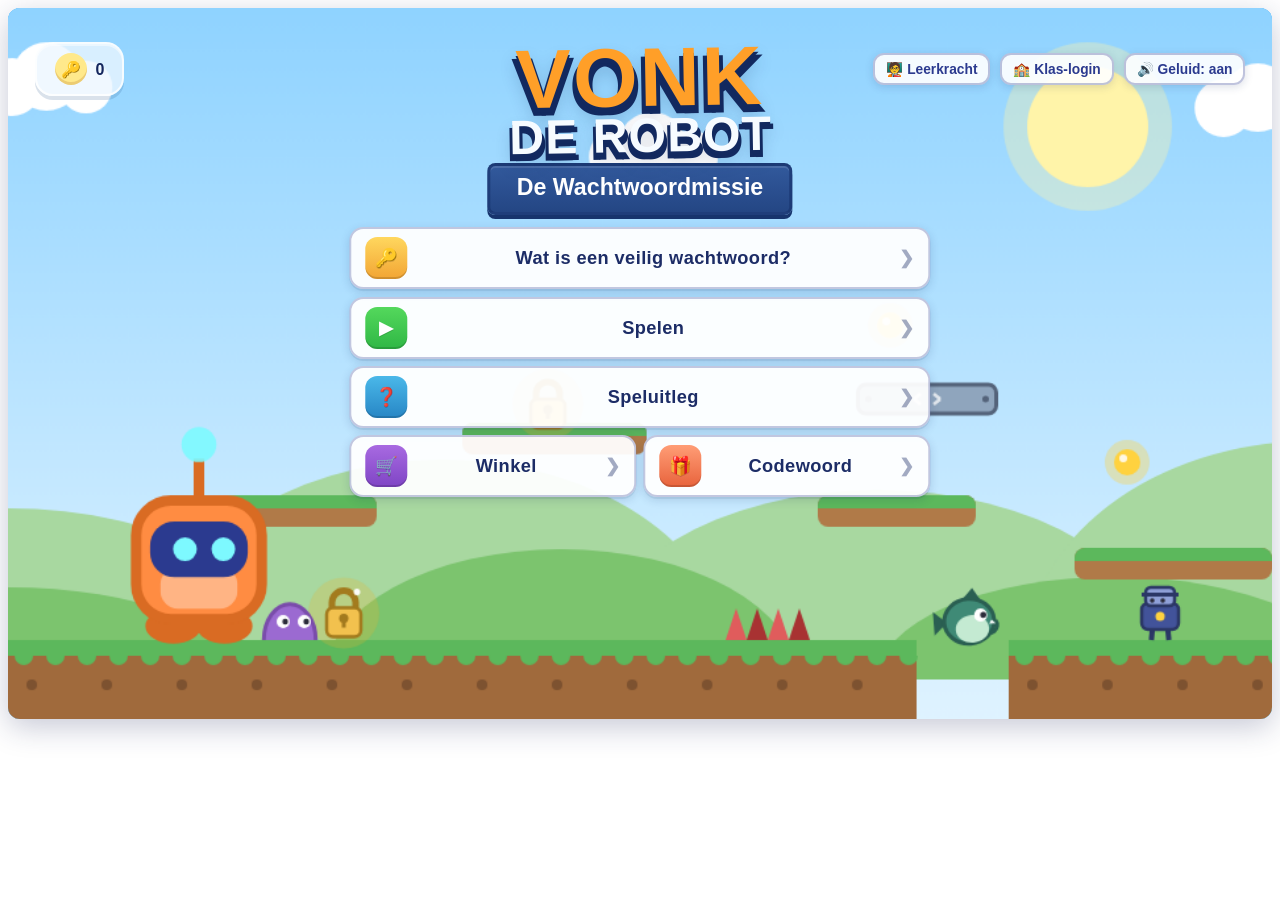
==== index.html @ 1efb366f "Add files via upload" ====
<!DOCTYPE html>
<html lang="nl">
<head>
  <meta charset="UTF-8">
  <meta name="viewport" content="width=device-width, initial-scale=1.0">
  <title>Vonk de Robot — De Wachtwoordmissie</title>
  <link rel="stylesheet" href="css/stijl.css?v=codewoord-20260709a">
</head>
<body>

  <!-- ============================================================
       VONK DE ROBOT — De Wachtwoordmissie
       Een educatieve 2D-platformgame over veilige wachtwoorden.

       EMBEDDEN OP JE WEBSITE:
       Kopieer alleen het <div class="vg-container">-blok hieronder,
       de <link> naar css/stijl.css en de <script>-tags onderaan.
       Alle styling is beperkt tot ".vg-container", dus jouw
       website-layout wordt niet beïnvloed.
       ============================================================ -->

  <div class="vg-container" id="vg-container">

    <!-- Het speelveld (16:9) -->
    <canvas id="vg-canvas" width="960" height="540"></canvas>

    <!-- Knoppen tijdens het spelen (pauze / opnieuw / geluid) -->
    <div class="vg-spelknoppen vg-verborgen" id="vg-spelknoppen">
      <button id="vg-knop-pauze" title="Pauze (P)">&#10073;&#10073;</button>
      <button id="vg-knop-herstart" title="Opnieuw (R)">&#8635;</button>
      <button id="vg-knop-geluid" title="Geluid aan/uit">&#128266;</button>
    </div>

    <!-- ===== HOOFDMENU ===== -->
    <div class="vg-overlay" id="vg-scherm-menu">
      <div class="vg-paneel vg-paneel-menu">
        <div class="vg-menu-decoraties" aria-hidden="true">
          <canvas class="vg-menu-level-canvas" id="vg-menu-level-canvas" width="960" height="540"></canvas>
        </div>

        <div class="vg-menu-topbar">
          <p class="vg-menu-saldo">
            <span class="vg-menu-stat-icoon">&#128273;</span>
            <b id="vg-menu-sleutels">0</b>
          </p>
          <div class="vg-menu-topbar-rechts">
            <button class="vg-knop-geluid-menu vg-verborgen" id="vg-knop-leerkracht"
                    title="Naar het leerkracht-dashboard">&#129489;&#8205;&#127979; Leerkracht</button>
            <button class="vg-knop-geluid-menu vg-verborgen" id="vg-knop-klas">&#127979; Klas-login</button>
            <button class="vg-knop-geluid-menu" id="vg-knop-geluid-menu">&#128266; Geluid: aan</button>
          </div>
        </div>

        <div class="vg-menu-inhoud">
          <h1 class="vg-titel">VONK<span>DE ROBOT</span></h1>
          <p class="vg-ondertitel">De Wachtwoordmissie</p>

          <!-- Grote knop centraal bovenaan -->
          <button class="vg-knop vg-knop-groot" id="vg-knop-menu-uitleg-ww">
            <span class="vg-menu-knop-icoon">&#128273;</span>
            <span>Wat is een veilig wachtwoord?</span>
            <span class="vg-menu-knop-pijl">&#10095;</span>
          </button>

          <!-- De menuknoppen daaronder -->
          <div class="vg-menu-knoppen">
            <button class="vg-knop vg-knop-menu vg-knop-spelen" id="vg-knop-menu-spelen">
              <span class="vg-menu-knop-icoon">&#9654;</span>
              <span>Spelen</span>
              <span class="vg-menu-knop-pijl">&#10095;</span>
            </button>
            <button class="vg-knop vg-knop-menu vg-knop-licht" id="vg-knop-menu-speluitleg">
              <span class="vg-menu-knop-icoon">&#10067;</span>
              <span>Speluitleg</span>
              <span class="vg-menu-knop-pijl">&#10095;</span>
            </button>
            <!-- Winkel en Codewoord naast elkaar (compacter) -->
            <div class="vg-menu-rij">
              <button class="vg-knop vg-knop-menu vg-knop-paars" id="vg-knop-menu-winkel">
                <span class="vg-menu-knop-icoon">&#128722;</span>
                <span>Winkel</span>
                <span class="vg-menu-knop-pijl">&#10095;</span>
              </button>
              <button class="vg-knop vg-knop-menu vg-knop-goud" id="vg-knop-menu-codewoord">
                <span class="vg-menu-knop-icoon">&#127873;</span>
                <span>Codewoord</span>
                <span class="vg-menu-knop-pijl">&#10095;</span>
              </button>
            </div>
          </div>
        </div>
      </div>
    </div>

    <!-- ===== WERELDKIEZER ===== -->
    <div class="vg-overlay vg-verborgen" id="vg-scherm-werelden">
      <div class="vg-paneel vg-paneel-uitleg">
        <h1 class="vg-titel vg-titel-klein">Kies een wereld</h1>
        <p class="vg-levels-uitleg">Elke wereld leert je iets nieuws over
          digitale veiligheid. Maak een wereld af om de volgende te openen!</p>

        <!-- De wereldkaarten worden hier door game.js in gezet -->
        <div class="vg-wereld-grid" id="vg-wereld-lijst"></div>

        <button class="vg-knop" id="vg-knop-terug-werelden">&#8617; Terug naar menu</button>
      </div>
    </div>

    <!-- ===== LEVELKIEZER (van de gekozen wereld) ===== -->
    <div class="vg-overlay vg-verborgen" id="vg-scherm-levels">
      <div class="vg-paneel vg-paneel-uitleg">
        <h1 class="vg-titel vg-titel-klein" id="vg-levels-titel">Kies een level</h1>
        <p class="vg-levels-uitleg" id="vg-levels-leerdoel"></p>
        <p class="vg-levels-uitleg">Verdien sterren: &#9733; finish gehaald &nbsp;&middot;&nbsp;
          &#9733;&#9733; helft van de vragen goed &nbsp;&middot;&nbsp;
          &#9733;&#9733;&#9733; alles goed!</p>

        <!-- De levelkaarten worden hier door game.js in gezet -->
        <div id="vg-level-lijst"></div>

        <button class="vg-knop" id="vg-knop-terug-levels">&#8617; Terug naar de werelden</button>
      </div>
    </div>

    <!-- ===== UITLEGSCHERM: WAT IS EEN VEILIG WACHTWOORD? ===== -->
    <div class="vg-overlay vg-verborgen" id="vg-scherm-uitleg-ww">
      <div class="vg-paneel vg-paneel-uitleg">
        <h1 class="vg-titel vg-titel-klein">Wat is een veilig wachtwoord?</h1>

        <p>Een veilig wachtwoord is een wachtwoord dat moeilijk te raden is
           voor anderen, maar dat jij zelf goed kunt onthouden.</p>

        <p><b>Een wachtwoord is meestal sterker als:</b></p>
        <ul>
          <li>het lang genoeg is;</li>
          <li>er hoofdletters &eacute;n kleine letters in zitten;</li>
          <li>er cijfers in zitten;</li>
          <li>er speciale tekens in zitten, zoals ! ? # of @;</li>
          <li>het geen naam, geboortedatum of makkelijk woord is;</li>
          <li>je het wachtwoord niet voor meerdere accounts gebruikt.</li>
        </ul>

        <div class="vg-uitleg-kolommen">
          <div class="vg-uitleg-blok vg-blok-fout">
            <p><b>Niet zo veilig:</b></p>
            <ul>
              <li>welkom123</li>
              <li>qwerty</li>
              <li>12345678</li>
              <li>meesterDanny</li>
              <li>voetbal2026</li>
              <li>je eigen naam met je geboortejaar</li>
            </ul>
          </div>
          <div class="vg-uitleg-blok vg-blok-goed">
            <p><b>Veiliger:</b></p>
            <ul>
              <li>BlauweTijger!47</li>
              <li>MijnFietsRijdt#82</li>
              <li>RegenBoog?319</li>
              <li>IkLees3Boeken!</li>
              <li>SterkeZin#2026</li>
            </ul>
          </div>
        </div>

        <p class="vg-tip"><b>Tip:</b> een lange zin met cijfers en tekens is vaak
           makkelijker te onthouden &eacute;n veiliger dan &eacute;&eacute;n kort woord.</p>

        <p class="vg-waarschuwing"><b>Belangrijk:</b> gebruik nooit je echte
           wachtwoord in deze game. De voorbeelden zijn nepwachtwoorden om mee
           te oefenen.</p>

        <button class="vg-knop" id="vg-knop-terug-uitleg-ww">&#8617; Terug naar menu</button>
      </div>
    </div>

    <!-- ===== SPELUITLEGSCHERM ===== -->
    <div class="vg-overlay vg-verborgen" id="vg-scherm-speluitleg">
      <div class="vg-paneel vg-paneel-uitleg">
        <h1 class="vg-titel vg-titel-klein">Speluitleg</h1>

        <p>Tijdens het spelen kom je wachtwoordvragen tegen.</p>
        <p>Je ziet steeds een voorbeeld van een wachtwoord. Jij kiest dan:</p>
        <p class="vg-keuze-voorbeeld">
          <span class="vg-label-veilig">Veilig</span> of
          <span class="vg-label-nietveilig">Niet veilig</span>
        </p>
        <p>Elke wereld heeft een eigen leerdoel:</p>
        <ul>
          <li><b>Wereld 1 — Wachtwoordschool:</b> sterke en zwakke wachtwoorden herkennen</li>
          <li><b>Wereld 2 — Wachtwoordwerkplaats:</b> zwakke wachtwoorden verbeteren,
              m&eacute;t de <b>wachtwoord-bouwer</b> na elke finish</li>
          <li><b>Wereld 3 — Geheimenkluis:</b> wachtwoorden en codes geheim
              houden. Pas op voor de <b>zoeklichten</b>: sta je in het licht,
              dan gaat het alarm af!</li>
          <li><b>Wereld 4 — Phishingrivier:</b> nepberichten en verdachte
              links herkennen. Spring van <b>vlot</b> naar vlot over het
              water &mdash; en let op de <b>happers</b> die eruit springen
              (je ziet eerst spetters)!</li>
          <li><b>Wereld 5 — Accountstad:</b> je accounts extra beveiligen.
              Glip door de <b>beveiligingslasers</b> wanneer ze uit zijn
              (ze knipperen eerst rood als waarschuwing)!</li>
          <li><b>Wereld 6 — Cyberkasteel:</b> de grote eindmissie! Alle
              vragen &eacute;n alle gevaren uit de vorige werelden komen
              hier samen. Word jij de echte cyberheld?</li>
        </ul>

        <p class="vg-tip"><b>Nieuw vanaf Wereld 2: de zap-blaster!</b><br>
           Richt met je <b>muis</b> en <b>klik</b> om een zap-schot af te vuren.
           Daarmee versla je vijanden op afstand — in de Werkplaats zijn dat
           rollende <b>tandwielen</b> en <b>schroefdrones</b>. Stekelbollen
           zijn gepantserd — die moet je nog steeds ontwijken!</p>

        <p><b>Heb je het goed?</b><br>Dan verdien je sleutels &#128273;.</p>
        <p><b>Heb je het fout?</b><br>Dan krijg je korte uitleg waarom.</p>
        <p>Met je sleutels kun je in de winkel nieuwe skins kopen voor je speler.</p>

        <div class="vg-uitleg-blok">
          <p><b>Besturing:</b></p>
          <ul>
            <li>&larr; &rarr; of A / D — lopen</li>
            <li>Spatie, &uarr; of W — springen</li>
            <li>P — pauze &nbsp;&middot;&nbsp; R — level opnieuw</li>
            <li>Spring b&oacute;venop een slijmpje om het te verslaan!</li>
            <li>Pas op: <b>stekelbollen</b> kun je n&iacute;et verslaan — ontwijken dus!</li>
            <li>Sommige platforms <b>bewegen</b> (lift mee!) of <b>storten in</b> — blijf niet staan!</li>
          </ul>
        </div>

        <p class="vg-tip"><b>Doel:</b> probeer zoveel mogelijk goede antwoorden
           te geven, verzamel sleutels en bereik de finish!
           Let op: de finish werkt pas als je minstens <b>5 slotjes</b> hebt
           geprobeerd — je ziet je voortgang bovenin het scherm.</p>

        <button class="vg-knop" id="vg-knop-terug-speluitleg">&#8617; Terug naar menu</button>
      </div>
    </div>

    <!-- ===== WINKELSCHERM ===== -->
    <div class="vg-overlay vg-verborgen" id="vg-scherm-winkel">
      <div class="vg-paneel vg-paneel-uitleg">
        <h1 class="vg-titel vg-titel-klein">&#128722; Winkel</h1>
        <p class="vg-winkel-saldo">Jouw sleutels:
          &#128273; <b id="vg-winkel-sleutels">0</b>
        </p>

        <!-- De afdelingen (Robots/Lasers/Codewoord) worden hier
             door winkel.js in gezet, netjes onder elkaar -->
        <div id="vg-winkel-lijst"></div>

        <button class="vg-knop" id="vg-knop-terug-winkel">&#8617; Terug naar menu</button>
      </div>
    </div>

    <!-- ===== PAUZESCHERM ===== -->
    <div class="vg-overlay vg-verborgen" id="vg-scherm-pauze">
      <div class="vg-paneel">
        <h1 class="vg-titel">Pauze</h1>
        <p>Even uitrusten? Vonk wacht op je.</p>
        <button class="vg-knop" id="vg-knop-hervat">&#9654; Verder spelen</button>
        <button class="vg-knop vg-knop-licht" id="vg-knop-herstart-pauze">&#8635; Level opnieuw</button>
        <button class="vg-knop vg-knop-paars" id="vg-knop-menu-pauze">&#8962; Naar menu</button>
      </div>
    </div>

    <!-- ===== GAME-OVER-SCHERM ===== -->
    <div class="vg-overlay vg-verborgen" id="vg-scherm-gameover">
      <div class="vg-paneel">
        <h1 class="vg-titel">Oei, batterij leeg!</h1>
        <p>Vonk heeft al zijn energie verloren&hellip; maar opgeven doen we niet!</p>
        <p class="vg-score-regel">Score: <span id="vg-score-gameover">0</span></p>
        <p>Sleutels deze ronde: &#128273; <b id="vg-sleutel-gameover">0</b> —
           haal de finish om ze te houden!</p>
        <button class="vg-knop" id="vg-knop-opnieuw-gameover">&#8635; Probeer opnieuw</button>
        <button class="vg-knop vg-knop-paars" id="vg-knop-menu-gameover">&#8962; Naar menu</button>
      </div>
    </div>

    <!-- ===== WACHTWOORD-BOUWER (na de finish) ===== -->
    <div class="vg-overlay vg-verborgen" id="vg-scherm-bouwer">
      <div class="vg-paneel vg-paneel-vraag">
        <p class="vg-vraag-label">&#127959;&#65039; Wachtwoord-bouwer</p>
        <h2>Bouw als afsluiter een supersterk wachtwoord!</h2>
        <p class="vg-bouwer-waarschuwing">Verzin iets nieuws —
           gebruik <b>nooit</b> je echte wachtwoord!</p>

        <!-- Invoerveld + live sterkte-meter -->
        <input type="text" id="vg-bouwer-invoer" maxlength="30"
               autocomplete="off" spellcheck="false"
               placeholder="Typ hier je oefenwachtwoord&hellip;">

        <div class="vg-bouwer-meter">
          <div id="vg-bouwer-meter-vulling"></div>
        </div>
        <p id="vg-bouwer-label">Nog leeg&hellip;</p>

        <!-- Checklist: wat maakt het sterk? -->
        <ul class="vg-bouwer-checklist" id="vg-bouwer-checklist">
          <li data-check="lang">minstens 10 tekens</li>
          <li data-check="hoofdletter">een hoofdletter</li>
          <li data-check="kleineletter">een kleine letter</li>
          <li data-check="cijfer">een cijfer</li>
          <li data-check="teken">een speciaal teken (! ? # @)</li>
          <li data-check="nietMakkelijk">geen makkelijk woord</li>
        </ul>

        <p id="vg-bouwer-bonus" class="vg-munt-badge">Nog geen bonus</p>

        <button class="vg-knop vg-knop-spelen" id="vg-knop-bouwer-klaar">&#10004; Klaar!</button>
        <button class="vg-knop vg-knop-licht" id="vg-knop-bouwer-overslaan">Overslaan</button>
      </div>
    </div>

    <!-- ===== LEVEL-VOLTOOID-SCHERM ===== -->
    <div class="vg-overlay vg-verborgen" id="vg-scherm-klaar">
      <div class="vg-paneel">
        <h1 class="vg-titel">Level gehaald! &#127881;</h1>
        <p class="vg-sterren" id="vg-sterren-klaar"></p>
        <p class="vg-score-regel">Score: <span id="vg-score-klaar">0</span></p>
        <p class="vg-score-regel">Sleutels verdiend:
          &#128273; <span id="vg-sleutel-klaar">0</span></p>
        <p>Totaal gespaard: &#128273; <b id="vg-totaal-klaar">0</b> —
           ga naar de winkel voor nieuwe skins!</p>
        <button class="vg-knop vg-knop-spelen" id="vg-knop-volgende-klaar">&#9654; Volgende level</button>
        <button class="vg-knop" id="vg-knop-opnieuw-klaar">&#8635; Speel opnieuw</button>
        <button class="vg-knop vg-knop-paars" id="vg-knop-menu-klaar">&#8962; Naar menu</button>
      </div>
    </div>

    <!-- ===== CODEWOORD INWISSELEN (bijv. van een werkblad) ===== -->
    <div class="vg-overlay vg-verborgen" id="vg-scherm-codewoord">
      <div class="vg-paneel vg-paneel-uitleg">
        <h1 class="vg-titel vg-titel-klein">&#127873; Codewoord</h1>
        <p>Heb je op een werkblad een geheim codewoord ontdekt?<br>
           Wissel het hier in voor extra sleutels &mdash; &eacute;&eacute;n woord
           geeft zelfs iets h&eacute;&eacute;l bijzonders!</p>

        <div class="vg-code-rij vg-code-rij-midden">
          <input type="text" id="vg-codewoord-invoer" class="vg-code-invoer"
                 maxlength="25" autocomplete="off" spellcheck="false"
                 placeholder="Typ hier je codewoord&hellip;">
          <button class="vg-knop vg-knop-spelen" id="vg-knop-codewoord-verzilver">Verzilveren</button>
        </div>

        <p id="vg-codewoord-melding" class="vg-code-melding"></p>

        <p class="vg-winkel-saldo">Jouw sleutels:
          &#128273; <b id="vg-codewoord-sleutels">0</b></p>

        <button class="vg-knop" id="vg-knop-terug-codewoord">&#8617; Terug naar menu</button>
      </div>
    </div>

    <!-- ===== KLAS-LOGIN (alleen zichtbaar als Supabase is ingesteld) ===== -->
    <div class="vg-overlay vg-verborgen" id="vg-scherm-klaslogin">
      <div class="vg-paneel vg-paneel-uitleg">
        <h1 class="vg-titel vg-titel-klein">&#127979; Klas-login</h1>

        <!-- Stap 1: klasnaam typen -->
        <div id="vg-klas-stap1">
          <p>Typ de naam van je klas (die krijg je van je leerkracht):</p>
          <input type="text" id="vg-klas-invoer" maxlength="40"
                 autocomplete="off" spellcheck="false"
                 placeholder="Bijv. groep7-vonkschool">
          <button class="vg-knop vg-knop-spelen" id="vg-knop-klas-zoek">&#128269; Zoek mijn klas</button>
        </div>

        <!-- Stap 2: op je eigen naam klikken -->
        <div id="vg-klas-stap2" class="vg-verborgen">
          <p id="vg-klas-naam-titel"></p>
          <div class="vg-klas-namen" id="vg-klas-namen"></div>
        </div>

        <!-- Stap 3: wachtwoord typen -->
        <div id="vg-klas-stap3" class="vg-verborgen">
          <p id="vg-klas-welkom"></p>
          <input type="password" id="vg-klas-wachtwoord" maxlength="40"
                 autocomplete="off" placeholder="Jouw wachtwoord">
          <button class="vg-knop vg-knop-spelen" id="vg-knop-klas-login">&#128275; Inloggen</button>
          <button class="vg-knop vg-knop-licht" id="vg-knop-klas-anders">Ik ben iemand anders</button>
        </div>

        <!-- Al ingelogd -->
        <div id="vg-klas-ingelogd" class="vg-verborgen">
          <p id="vg-klas-ingelogd-tekst"></p>
          <button class="vg-knop vg-knop-paars" id="vg-knop-klas-uitloggen">Uitloggen</button>
        </div>

        <p id="vg-klas-fout" class="vg-klas-fout vg-verborgen"></p>

        <button class="vg-knop" id="vg-knop-terug-klaslogin">&#8617; Terug naar menu</button>
      </div>
    </div>

    <!-- ===== VRAAGVENSTER (wachtwoordvragen, 3 vormen) ===== -->
    <div class="vg-overlay vg-verborgen" id="vg-scherm-vraag">
      <div class="vg-paneel vg-paneel-vraag">
        <p class="vg-vraag-label">&#128274; Wachtwoordcheck</p>
        <h2 id="vg-vraag-titel">Is dit wachtwoord veilig?</h2>

        <!-- Het voorbeeldwachtwoord (verborgen bij "kies het sterkste") -->
        <p class="vg-wachtwoord" id="vg-vraag-wachtwoord">voorbeeld123</p>

        <!-- De keuzeknoppen worden hier door vraagmodule.js in gezet -->
        <div class="vg-vraag-keuzes" id="vg-vraag-keuzes"></div>

        <p id="vg-vraag-feedback" class="vg-verborgen"></p>
        <p id="vg-vraag-uitleg" class="vg-verborgen"></p>
        <p id="vg-vraag-sleutels" class="vg-munt-badge vg-verborgen"></p>
        <button class="vg-knop vg-verborgen" id="vg-knop-vraag-verder">&#9654; Verder spelen</button>
      </div>
    </div>

  </div>

  <!-- ===== SCRIPTS (volgorde is belangrijk) ===== -->
  <script src="js/config.js"></script>
  <script src="js/supabase-config.js"></script>
  <script src="js/wachtwoorden.js"></script>
  <script src="js/veilig-online.js"></script>
  <script src="js/geheimen.js"></script>
  <script src="js/accounts.js"></script>
  <script src="js/eindmissie.js"></script>
  <script src="js/opslag.js?v=klas-20260708b"></script>
  <script src="js/online.js?v=klas-20260708b"></script>
  <script src="js/geluid.js"></script>
  <script src="js/skins.js"></script>
  <script src="js/levels.js"></script>
  <script src="js/levels-wereld2.js"></script>
  <script src="js/levels-wereld3.js"></script>
  <script src="js/levels-wereld4.js"></script>
  <script src="js/levels-wereld5.js"></script>
  <script src="js/levels-wereld6.js"></script>
  <script src="js/werelden.js"></script>
  <script src="js/input.js"></script>
  <script src="js/botsing.js"></script>
  <script src="js/camera.js"></script>
  <script src="js/achtergrond.js"></script>
  <script src="js/speler.js"></script>
  <script src="js/vijanden.js"></script>
  <script src="js/objecten.js"></script>
  <script src="js/menu-karakters.js?v=menu-20260706c"></script>
  <script src="js/vraagmodule.js"></script>
  <script src="js/bouwer.js"></script>
  <script src="js/winkel.js?v=codewoord-20260709a"></script>
  <script src="js/schermen.js?v=codewoord-20260709a"></script>
  <script src="js/game.js?v=codewoord-20260709a"></script>
</body>
</html>
---- css/stijl.css ----
/* ============================================================
   VONK DE ROBOT — Stylesheet
   Alle regels zijn beperkt tot .vg-container, zodat de game
   veilig op elke website geëmbed kan worden zonder de layout
   van de pagina te verstoren.
   ============================================================ */

/* ----- De container: 16:9, blijft netjes binnen zijn ouder ----- */
.vg-container {
  position: relative;
  width: 100%;
  max-width: 1280px;
  aspect-ratio: 16 / 9;
  margin: 0 auto;
  overflow: hidden;
  border-radius: 12px;
  box-shadow: 0 8px 30px rgba(30, 40, 90, 0.25);
  background: #7ec8f5;
  font-family: "Trebuchet MS", "Segoe UI", Verdana, sans-serif;
  user-select: none;
}

/* Het canvas vult de container precies */
.vg-container canvas {
  display: block;
  width: 100%;
  height: 100%;
}

/* ----- Hulpklasse: verbergen ----- */
.vg-container .vg-verborgen {
  display: none !important;
}

/* ----- Overlays (start, pauze, game-over, klaar, vraag) ----- */
.vg-container .vg-overlay {
  position: absolute;
  inset: 0;
  display: flex;
  align-items: center;
  justify-content: center;
  background: rgba(20, 30, 70, 0.55);
  z-index: 10;
}

.vg-container .vg-paneel {
  background: #fffdf5;
  border: 4px solid #2b3a8f;
  border-radius: 18px;
  padding: 22px 34px;
  max-width: 78%;
  max-height: 88%;
  overflow-y: auto;
  text-align: center;
  color: #2b3a8f;
  box-shadow: 0 6px 0 #1d2a6b;
}

.vg-container .vg-titel {
  margin: 0 0 4px 0;
  font-size: clamp(1.4rem, 4vw, 2.2rem);
  color: #ff8c42;
  text-shadow: 2px 2px 0 #2b3a8f;
  letter-spacing: 2px;
}

.vg-container .vg-ondertitel {
  margin: 0 0 10px 0;
  font-weight: bold;
  color: #17a2b8;
  font-size: clamp(0.9rem, 2.2vw, 1.15rem);
}

.vg-container .vg-paneel p {
  margin: 6px 0;
  font-size: clamp(0.8rem, 1.9vw, 1rem);
  line-height: 1.35;
}

.vg-container .vg-uitleg {
  display: flex;
  flex-direction: column;
  gap: 3px;
  background: #eef4ff;
  border-radius: 10px;
  padding: 10px 14px;
  margin: 12px 0;
  font-size: clamp(0.75rem, 1.7vw, 0.92rem);
}

.vg-container .vg-score-regel {
  font-size: clamp(1rem, 2.6vw, 1.3rem);
  font-weight: bold;
  color: #17a2b8;
}

/* ----- Knoppen ----- */
.vg-container .vg-knop {
  display: inline-block;
  margin: 8px 6px 0 6px;
  padding: 10px 22px;
  font-size: clamp(0.85rem, 2.2vw, 1.05rem);
  font-weight: bold;
  font-family: inherit;
  color: #fff;
  background: #ff8c42;
  border: 3px solid #d96b23;
  border-radius: 12px;
  box-shadow: 0 4px 0 #d96b23;
  cursor: pointer;
  transition: transform 0.08s;
}

.vg-container .vg-knop:hover  { transform: translateY(-2px); }
.vg-container .vg-knop:active { transform: translateY(2px); box-shadow: none; }

.vg-container .vg-knop-licht {
  background: #17a2b8;
  border-color: #0e7a8a;
  box-shadow: 0 4px 0 #0e7a8a;
}

.vg-container .vg-knop-paars {
  background: #8d4fc7;
  border-color: #6a3699;
  box-shadow: 0 4px 0 #6a3699;
}

.vg-container .vg-knop-spelen {
  background: #3cb54a;
  border-color: #2a8a35;
  box-shadow: 0 4px 0 #2a8a35;
}

/* ----- Hoofdmenu ----- */
.vg-container #vg-scherm-menu {
  align-items: stretch;
  justify-content: stretch;
  background: linear-gradient(180deg, rgba(45, 159, 238, 0.88), rgba(143, 218, 255, 0.86) 62%, rgba(111, 190, 235, 0.9));
}

.vg-container .vg-paneel-menu {
  position: relative;
  width: 100%;
  max-width: none;
  max-height: none;
  min-width: 0;
  margin: 0;
  padding: 0;
  overflow: hidden;
  color: #14265d;
  background: #8fd3ff;
  border: 0;
  border-radius: 0;
  box-shadow: none;
}

.vg-container .vg-paneel-menu::before,
.vg-container .vg-paneel-menu::after { content: none; }

.vg-container .vg-menu-decoraties,
.vg-container .vg-menu-inhoud,
.vg-container .vg-menu-topbar,
.vg-container .vg-menu-held {
  position: absolute;
  z-index: 1;
}

.vg-container .vg-menu-decoraties {
  inset: 0;
  pointer-events: none;
  z-index: 0;
}

.vg-container .vg-menu-level-canvas {
  position: absolute;
  inset: 0;
  width: 100%;
  height: 100%;
  display: block;
}

.vg-container .vg-menu-wolk {
  position: absolute;
  width: 9%;
  aspect-ratio: 2.2 / 1;
  background: rgba(255,255,255,0.88);
  border-radius: 999px;
  filter: drop-shadow(0 5px 0 rgba(49, 130, 196, 0.08));
}

.vg-container .vg-menu-wolk::before,
.vg-container .vg-menu-wolk::after {
  content: "";
  position: absolute;
  bottom: 18%;
  width: 52%;
  aspect-ratio: 1;
  background: inherit;
  border-radius: 50%;
}

.vg-container .vg-menu-wolk::before { left: 9%; }
.vg-container .vg-menu-wolk::after  { right: 7%; transform: scale(1.15); }

.vg-container .vg-menu-wolk-1 { left: 5%; top: 16%; }
.vg-container .vg-menu-wolk-2 { right: 18%; top: 13%; width: 10%; }

.vg-container .vg-menu-zon {
  position: absolute;
  right: 8%;
  top: 18%;
  width: 8.4%;
  aspect-ratio: 1;
  border-radius: 50%;
  background: radial-gradient(circle, #fff7a6 0 55%, #f9df55 56% 68%, rgba(255,241,123,0.22) 69% 100%);
  box-shadow: 0 0 0 18px rgba(255,255,255,0.16);
}

.vg-container .vg-menu-munt {
  position: absolute;
  width: 3.2%;
  aspect-ratio: 1;
  border-radius: 50%;
  background: radial-gradient(circle at 35% 32%, #fffbd0 0 12%, #ffd447 13% 54%, #f0a51c 55% 100%);
  box-shadow: 0 0 0 10px rgba(255,232,88,0.22), inset 0 -4px 0 rgba(176, 112, 22, 0.22);
}

.vg-container .vg-menu-munt-1 { right: 22%; top: 47%; }
.vg-container .vg-menu-munt-2 { left: 17%; top: 30%; }

.vg-container .vg-menu-platform {
  position: absolute;
  height: 6%;
  background:
    radial-gradient(circle at 12% 100%, #a7622f 0 7%, transparent 8%),
    linear-gradient(180deg, #58c84b 0 43%, #9e6936 44% 100%);
  border-radius: 10px;
  box-shadow: inset 0 -5px 0 rgba(116,70,30,0.24);
}

.vg-container .vg-menu-platform-1 { left: 20%; top: 41%; width: 8%; }
.vg-container .vg-menu-platform-2 { right: 13%; top: 49%; width: 13%; }
.vg-container .vg-menu-platform-3 { right: -1%; bottom: 21%; width: 14%; }

.vg-container .vg-menu-vijand,
.vg-container .vg-menu-slijm {
  position: absolute;
  bottom: 18%;
  width: 4.2%;
  aspect-ratio: 1;
  border-radius: 35% 35% 22% 22%;
}

.vg-container .vg-menu-vijand {
  right: 14%;
  background: #191d5f;
  box-shadow: inset 0 -10px 0 rgba(0,0,0,0.18);
}

.vg-container .vg-menu-vijand::before,
.vg-container .vg-menu-vijand::after,
.vg-container .vg-menu-slijm::before,
.vg-container .vg-menu-slijm::after {
  content: "";
  position: absolute;
  top: 38%;
  width: 16%;
  aspect-ratio: 1;
  border-radius: 50%;
  background: #72fff0;
}

.vg-container .vg-menu-vijand::before,
.vg-container .vg-menu-slijm::before { left: 28%; }
.vg-container .vg-menu-vijand::after,
.vg-container .vg-menu-slijm::after  { right: 28%; }

.vg-container .vg-menu-slijm {
  right: 25%;
  bottom: 9%;
  width: 3.8%;
  background: #8b52d5;
  border-radius: 50% 50% 34% 34%;
}

.vg-container .vg-menu-spikes {
  position: absolute;
  right: 5.2%;
  bottom: 18%;
  width: 6%;
  height: 5%;
  background: linear-gradient(115deg, transparent 0 33%, #e34858 34% 64%, transparent 65%) 0 100% / 33.3% 100% repeat-x;
}

.vg-container .vg-menu-topbar {
  left: 2.1%;
  right: 2.1%;
  top: 4%;
  display: flex;
  align-items: center;
  justify-content: space-between;
  pointer-events: none;
  z-index: 2;   /* boven de titel, zodat de knoppen altijd klikbaar zijn */
}

.vg-container .vg-menu-topbar > * {
  pointer-events: auto;
}

/* Rechterkant van de topbar: klas-login + geluid naast elkaar */
.vg-container .vg-menu-topbar-rechts {
  display: flex;
  align-items: center;
  gap: 10px;
}

.vg-container .vg-menu-inhoud {
  left: 50%;
  top: 5%;
  width: min(46%, 590px);
  transform: translateX(-50%);
  text-align: center;
}

.vg-container .vg-paneel-menu .vg-titel {
  display: flex;
  flex-direction: column;
  align-items: center;
  margin: 0;
  font-size: clamp(2.4rem, 6.5vw, 5.2rem);
  line-height: 0.82;
  color: #ff9f28;
  letter-spacing: 2px;
  text-shadow:
    0 5px 0 #12295f,
    4px 8px 0 #12295f,
    -4px 8px 0 #12295f,
    0 12px 18px rgba(19, 45, 93, 0.28);
  transform: rotate(-1deg);
}

.vg-container .vg-paneel-menu .vg-titel span {
  margin-top: 0.08em;
  color: #f6fbff;
  font-size: 0.58em;
  letter-spacing: 1px;
  text-shadow:
    0 4px 0 #12295f,
    3px 7px 0 #12295f,
    -3px 7px 0 #12295f,
    0 11px 16px rgba(19, 45, 93, 0.26);
}

.vg-container .vg-paneel-menu .vg-ondertitel {
  display: inline-block;
  margin: 8px 0 12px 0;
  padding: 6px 26px 8px 26px;
  color: #fff;
  background: linear-gradient(180deg, #32599c, #244684);
  border: 3px solid rgba(26, 54, 112, 0.75);
  border-radius: 8px;
  box-shadow: 0 4px 0 #17346d, inset 0 2px 0 rgba(255,255,255,0.12);
  font-size: clamp(1rem, 2.6vw, 1.45rem);
}

/* De menuknoppen: rustige witte kaarten met een gekleurd icoon.
   (Bewust subtieler dan de rest van de game: het menu is het
    eerste wat je ziet en mag er professioneel uitzien.) */
.vg-container .vg-knop-groot,
.vg-container .vg-knop-menu {
  display: flex;
  align-items: center;
  justify-content: space-between;
  gap: 12px;
  width: 100%;
  margin: 0;
  padding: 8px 14px;
  font-size: clamp(0.88rem, 2vw, 1.14rem);
  text-transform: none;
  letter-spacing: 0.4px;
  color: #1c2c66;
  background: rgba(255, 255, 255, 0.94);
  border: 2px solid rgba(43, 58, 143, 0.28);
  border-radius: 14px;
  box-shadow: 0 3px 10px rgba(18, 41, 95, 0.16), 0 2px 0 rgba(18, 41, 95, 0.08);
  transition: transform 0.08s, box-shadow 0.08s, border-color 0.08s;
}

.vg-container .vg-knop-groot { margin-bottom: 8px; }

/* De rij menuknoppen onder de grote knop */
.vg-container .vg-menu-knoppen {
  display: flex;
  flex-direction: column;
  gap: 7px;
}

/* Twee knoppen naast elkaar (Winkel + Codewoord) */
.vg-container .vg-menu-rij {
  display: flex;
  gap: 7px;
}

.vg-container .vg-menu-rij .vg-knop-menu {
  flex: 1;
  min-width: 0;
}

/* Subtiel oplichten bij hover, licht indrukken bij klikken */
.vg-container .vg-knop-groot:hover,
.vg-container .vg-knop-menu:hover {
  transform: translateY(-2px);
  background: #fff;
  border-color: rgba(43, 58, 143, 0.5);
  box-shadow: 0 6px 14px rgba(18, 41, 95, 0.22), 0 2px 0 rgba(18, 41, 95, 0.08);
}

.vg-container .vg-knop-groot:active,
.vg-container .vg-knop-menu:active {
  transform: translateY(1px);
  box-shadow: 0 1px 4px rgba(18, 41, 95, 0.18);
}

/* De kleur zit nu alleen nog in het icoontje links */
.vg-container .vg-menu-knop-icoon {
  display: grid;
  place-items: center;
  flex: 0 0 auto;
  width: clamp(30px, 4.2vw, 42px);
  aspect-ratio: 1;
  border-radius: 12px;
  color: #fff;
  text-shadow: 0 1px 0 rgba(0,0,0,0.15);
  box-shadow: inset 0 -2px 0 rgba(0,0,0,0.14);
}

.vg-container .vg-knop-groot .vg-menu-knop-icoon {
  background: linear-gradient(180deg, #ffd75e, #f2a534);
}

.vg-container .vg-paneel-menu .vg-knop-spelen .vg-menu-knop-icoon {
  background: linear-gradient(180deg, #54d85c, #2fb745);
}

.vg-container .vg-paneel-menu .vg-knop-licht .vg-menu-knop-icoon {
  background: linear-gradient(180deg, #4ab8e9, #2786c5);
}

.vg-container .vg-paneel-menu .vg-knop-paars .vg-menu-knop-icoon {
  background: linear-gradient(180deg, #a86ae1, #7f45c5);
}

.vg-container .vg-paneel-menu .vg-knop-goud .vg-menu-knop-icoon {
  background: linear-gradient(180deg, #ff9d76, #e8633c);
}

/* Het pijltje rechts: rustig donkerblauw */
.vg-container .vg-menu-knop-pijl {
  flex: 0 0 auto;
  color: rgba(28, 44, 102, 0.4);
  font-size: 1em;
  text-shadow: none;
}

.vg-container .vg-menu-held {
  left: 6%;
  bottom: 13%;
  width: 18%;
  aspect-ratio: 0.9 / 1;
  pointer-events: none;
}

.vg-container .vg-menu-karakter {
  position: absolute;
  display: block;
  width: auto;
  height: auto;
  pointer-events: none;
  image-rendering: auto;
}

.vg-container .vg-menu-vonk-canvas {
  left: 12%;
  bottom: 7%;
  width: 76%;
  height: auto;
}

.vg-container .vg-menu-slijm-canvas {
  right: 24%;
  bottom: 7.5%;
  width: 7%;
}

.vg-container .vg-menu-happer-canvas {
  right: 13%;
  bottom: 15%;
  width: 8.5%;
}

.vg-container .vg-menu-bewaker-canvas {
  right: 7%;
  bottom: 20%;
  width: 6.5%;
}

.vg-container .vg-menu-robot {
  position: absolute;
  left: 19%;
  bottom: 13%;
  width: 63%;
  aspect-ratio: 0.85 / 1;
}

.vg-container .vg-menu-robot-antenne {
  position: absolute;
  left: 46%;
  top: -5%;
  width: 8%;
  height: 15%;
  background: #16406f;
  border-radius: 999px;
}

.vg-container .vg-menu-robot-antenne::after {
  content: "";
  position: absolute;
  left: 50%;
  top: -42%;
  width: 160%;
  aspect-ratio: 1;
  transform: translateX(-50%);
  border-radius: 50%;
  background: #ffc632;
  border: 3px solid #c06d19;
}

.vg-container .vg-menu-robot-hoofd {
  position: absolute;
  left: 2%;
  right: 2%;
  top: 0;
  height: 58%;
  background: linear-gradient(135deg, #f8fbff, #c8d8ed);
  border: 4px solid #26416e;
  border-radius: 38% 38% 30% 30%;
  box-shadow: inset -10px -10px 0 rgba(38,65,110,0.16), 0 7px 0 rgba(23,51,103,0.24);
}

.vg-container .vg-menu-robot-hoofd::before {
  content: "";
  position: absolute;
  inset: 18% 12% 15% 12%;
  background: #122052;
  border-radius: 25%;
  box-shadow: inset 0 -8px 0 rgba(255,255,255,0.07);
}

.vg-container .vg-menu-robot-oog {
  position: absolute;
  z-index: 1;
  top: 38%;
  width: 12%;
  height: 21%;
  border-radius: 999px;
  background: #48f5dc;
  box-shadow: 0 0 10px rgba(72,245,220,0.7);
}

.vg-container .vg-menu-robot-oog:nth-child(1) { left: 33%; }
.vg-container .vg-menu-robot-oog:nth-child(2) { right: 33%; }

.vg-container .vg-menu-robot-mond {
  position: absolute;
  z-index: 1;
  left: 43%;
  top: 61%;
  width: 16%;
  height: 9%;
  border-bottom: 4px solid #48f5dc;
  border-radius: 0 0 999px 999px;
}

.vg-container .vg-menu-robot-lijf {
  position: absolute;
  left: 24%;
  bottom: 0;
  width: 52%;
  height: 38%;
  display: grid;
  place-items: center;
  color: #ffb02a;
  font-size: clamp(1.1rem, 3.8vw, 3rem);
  background: linear-gradient(135deg, #f9fbff, #cbd9e9);
  border: 4px solid #26416e;
  border-radius: 32% 32% 24% 24%;
  text-shadow: 0 2px 0 #c26d18;
}

.vg-container .vg-menu-robot-lijf::before,
.vg-container .vg-menu-robot-lijf::after {
  content: "";
  position: absolute;
  bottom: 12%;
  width: 34%;
  height: 17%;
  background: #85e4ee;
  border: 3px solid #26416e;
  border-radius: 999px;
}

.vg-container .vg-menu-robot-lijf::before { left: -32%; transform: rotate(16deg); }
.vg-container .vg-menu-robot-lijf::after  { right: -32%; transform: rotate(-16deg); }

.vg-container .vg-menu-bloem {
  position: absolute;
  left: 0;
  bottom: 6%;
  width: 14%;
  aspect-ratio: 1;
  background: #ffd24a;
  border-radius: 50%;
  box-shadow:
    0 -14px 0 #be5ada,
    12px 0 0 #be5ada,
    0 14px 0 #be5ada,
    -12px 0 0 #be5ada;
}

.vg-container .vg-menu-bloem::before {
  content: "";
  position: absolute;
  left: 48%;
  top: 100%;
  width: 16%;
  height: 240%;
  background: #258c4c;
  border-radius: 999px;
}

/* ----- Uitlegschermen (scrollbaar, tekst links uitgelijnd) ----- */
.vg-container .vg-paneel-uitleg {
  text-align: left;
  min-width: 72%;
  max-width: 92%;   /* extra ruimte: zo passen 6 wereldtegels naast elkaar */
}

.vg-container .vg-paneel-uitleg .vg-titel,
.vg-container .vg-paneel-uitleg .vg-winkel-saldo,
.vg-container .vg-paneel-uitleg > .vg-knop {
  display: block;
  text-align: center;
  margin-left: auto;
  margin-right: auto;
}

.vg-container .vg-titel-klein {
  font-size: clamp(1.1rem, 3vw, 1.6rem);
}

.vg-container .vg-paneel-uitleg ul {
  margin: 4px 0 8px 0;
  padding-left: 22px;
  font-size: clamp(0.78rem, 1.8vw, 0.95rem);
  line-height: 1.4;
}

/* Twee kolommen: niet-veilige en veiligere voorbeelden naast elkaar */
.vg-container .vg-uitleg-kolommen {
  display: flex;
  gap: 10px;
  margin: 8px 0;
  flex-wrap: wrap;
}

.vg-container .vg-uitleg-blok {
  flex: 1;
  min-width: 180px;
  background: #eef4ff;
  border-radius: 10px;
  padding: 8px 12px;
}

.vg-container .vg-blok-fout { background: #ffe9e9; border: 2px solid #e8b0b0; }
.vg-container .vg-blok-goed { background: #e8f8ec; border: 2px solid #a9d9b4; }

.vg-container .vg-tip {
  background: #fff6dd;
  border-radius: 10px;
  padding: 8px 12px;
  border: 2px solid #e8d49a;
}

.vg-container .vg-waarschuwing {
  background: #f3e9ff;
  border-radius: 10px;
  padding: 8px 12px;
  border: 2px solid #cdb0e8;
}

/* "Veilig of Niet veilig" voorbeeldlabels in de speluitleg */
.vg-container .vg-keuze-voorbeeld {
  text-align: center;
  font-size: clamp(0.95rem, 2.4vw, 1.15rem);
}

.vg-container .vg-label-veilig,
.vg-container .vg-label-nietveilig {
  display: inline-block;
  padding: 4px 14px;
  border-radius: 9px;
  font-weight: bold;
  color: #fff;
}

.vg-container .vg-label-veilig     { background: #3cb54a; }
.vg-container .vg-label-nietveilig { background: #d95252; }

/* ----- Winkel ----- */
.vg-container .vg-winkel-saldo {
  font-size: clamp(0.95rem, 2.4vw, 1.15rem);
}

.vg-container .vg-sleutel-icoon {
  color: #f2c14e;
  text-shadow: 0 0 2px #a37b1e;
}

/* Saldo-regel in het hoofdmenu */
.vg-container .vg-menu-saldo {
  display: flex;
  align-items: center;
  gap: 9px;
  margin: 0;
  padding: 9px 18px;
  color: #14265d;
  font-size: clamp(1rem, 2.2vw, 1.35rem);
  font-weight: bold;
  background: rgba(236, 247, 255, 0.78);
  border: 2px solid rgba(255,255,255,0.76);
  border-radius: 18px;
  box-shadow: inset 0 2px 0 rgba(255,255,255,0.5), 0 4px 0 rgba(28,74,132,0.16);
}

.vg-container .vg-menu-stat-icoon {
  display: inline-grid;
  place-items: center;
  width: 32px;
  aspect-ratio: 1;
  border-radius: 50%;
  background: #ffe98b;
  box-shadow: inset 0 -3px 0 rgba(168,103,23,0.22);
}

/* De knopjes in de topbar van het menu (klas-login, leerkracht,
   geluid) — compact en rustig, passend bij de nieuwe menustijl */
.vg-container .vg-knop-geluid-menu {
  margin: 0;
  padding: 6px 11px;
  font-family: inherit;
  font-size: clamp(0.7rem, 1.5vw, 0.86rem);
  font-weight: bold;
  color: #2b3a8f;
  background: rgba(255, 255, 255, 0.9);
  border: 2px solid rgba(43, 58, 143, 0.3);
  border-radius: 11px;
  box-shadow: 0 2px 8px rgba(18, 41, 95, 0.15);
  cursor: pointer;
  transition: transform 0.08s, border-color 0.08s;
}

.vg-container .vg-knop-geluid-menu:hover {
  background: #fff;
  border-color: rgba(43, 58, 143, 0.55);
  transform: translateY(-2px);
}

/* ----- Levelkiezer ----- */
.vg-container .vg-levels-uitleg {
  text-align: center;
  color: #6a6f85;
}

/* ----- Wereldkiezer: zes kleine vaste tegels naast elkaar ----- */
.vg-container .vg-wereld-grid {
  display: flex;
  flex-wrap: wrap;
  justify-content: center;
  gap: 8px;
  margin: 8px 0 12px 0;
}

.vg-container .vg-wereld-kaart {
  width: 172px;
  background: #eef4ff;
  border: 3px solid #c3d2f0;
  border-radius: 12px;
  padding: 6px 5px;
  text-align: center;
  display: flex;
  flex-direction: column;
  align-items: center;
  gap: 2px;
}

/* Tekst op de kaarten mag nooit worden samengedrukt (anders
   schuift de tekst over de sterrenteller heen) */
.vg-container .vg-wereld-kaart p,
.vg-container .vg-wereld-kaart canvas {
  margin: 0 !important;
  flex-shrink: 0;
}

/* Speelbare kaarten zijn in hun geheel klikbaar */
.vg-container .vg-wereld-klikbaar {
  cursor: pointer;
  transition: transform 0.1s, border-color 0.1s;
}

.vg-container .vg-wereld-klikbaar:hover {
  transform: translateY(-3px);
  border-color: #f2c14e;
}

.vg-container .vg-wereld-dicht {
  opacity: 0.65;
  filter: grayscale(0.5);
}

.vg-container .vg-wereld-plaatje {
  width: 72px;       /* expliciet: anders rekt de algemene canvas-regel
                        (width/height 100% voor het speelveld) hem op */
  height: 48px;
  background: linear-gradient(#dff0ff, #f5faff);
  border-radius: 9px;
  border: 2px solid #c3d2f0;
}

.vg-container .vg-wereld-doel {
  font-size: clamp(0.6rem, 1.3vw, 0.72rem);
  color: #6a6f85;
  line-height: 1.2;
}

/* Lange wereldnamen ("Wachtwoordwerkplaats") netjes binnen de
   tegel houden: iets kleiner en desnoods afbreken */
.vg-container .vg-wereld-kaart .vg-level-naam {
  font-size: clamp(0.78rem, 1.8vw, 0.92rem);
  max-width: 100%;
  overflow-wrap: anywhere;
}

.vg-container .vg-wereld-status {
  font-weight: bold;
  font-size: clamp(0.72rem, 1.7vw, 0.88rem);
  color: #2b3a8f;
}

.vg-container .vg-level-grid {
  display: flex;
  flex-wrap: wrap;
  justify-content: center;
  gap: 8px;
  margin: 8px 0 12px 0;
}

.vg-container .vg-level-kaart {
  width: 160px;
  background: #eef4ff;
  border: 3px solid #c3d2f0;
  border-radius: 12px;
  padding: 8px;
  text-align: center;
  display: flex;
  flex-direction: column;
  align-items: center;
  gap: 3px;
}

.vg-container .vg-level-kaart p { margin: 0 !important; flex-shrink: 0; }

.vg-container .vg-level-dicht { opacity: 0.7; }

.vg-container .vg-level-nummer {
  font-size: clamp(0.72rem, 1.7vw, 0.85rem);
  color: #6a6f85;
  font-weight: bold;
}

.vg-container .vg-level-naam {
  font-weight: bold;
  font-size: clamp(0.95rem, 2.4vw, 1.15rem);
}

.vg-container .vg-level-sterren { font-size: clamp(1.1rem, 3vw, 1.5rem); }

.vg-container .vg-level-hint {
  font-size: clamp(0.68rem, 1.6vw, 0.8rem);
  color: #d33;
  font-weight: bold;
}

.vg-container .vg-level-kaart .vg-knop {
  margin: 6px 0 0 0;
  padding: 8px 18px;
}

/* ----- Sterren (goud = behaald, grijs = nog niet) ----- */
.vg-container .vg-ster-goud  { color: #f2c14e; text-shadow: 0 0 3px #a37b1e; }
.vg-container .vg-ster-grijs { color: #c3c9d8; }

.vg-container .vg-sterren {
  font-size: clamp(1.6rem, 4.5vw, 2.4rem);
  margin: 2px 0 !important;
  letter-spacing: 6px;
}

/* ----- Wachtwoord-bouwer ----- */
.vg-container .vg-bouwer-waarschuwing {
  background: #f3e9ff;
  border: 2px solid #cdb0e8;
  border-radius: 10px;
  padding: 6px 12px;
}

.vg-container #vg-bouwer-invoer {
  width: 90%;
  padding: 10px 14px;
  margin: 8px 0 10px 0;
  font-family: "Consolas", "Courier New", monospace;
  font-size: clamp(1rem, 2.6vw, 1.3rem);
  font-weight: bold;
  color: #2b3a8f;
  background: #fffdf5;
  border: 3px solid #2b3a8f;
  border-radius: 10px;
  outline: none;
}

.vg-container #vg-bouwer-invoer:focus { border-color: #17a2b8; }

/* De sterkte-meter (balk die meegroeit en van kleur wisselt) */
.vg-container .vg-bouwer-meter {
  width: 90%;
  height: 16px;
  margin: 0 auto;
  background: #e3e7f0;
  border: 2px solid #c3d2f0;
  border-radius: 9px;
  overflow: hidden;
}

.vg-container #vg-bouwer-meter-vulling {
  height: 100%;
  width: 0%;
  background: #c3c9d8;
  border-radius: 7px;
  transition: width 0.25s, background 0.25s;
}

.vg-container #vg-bouwer-label {
  font-weight: bold;
  margin: 4px 0 8px 0 !important;
}

/* Checklist met kruisjes die vinkjes worden */
.vg-container .vg-bouwer-checklist {
  list-style: none;
  display: grid;
  grid-template-columns: 1fr 1fr;
  gap: 2px 14px;
  margin: 0 auto 10px auto;
  padding: 8px 14px;
  max-width: 92%;
  text-align: left;
  background: #eef4ff;
  border-radius: 10px;
  font-size: clamp(0.72rem, 1.8vw, 0.9rem);
}

.vg-container .vg-bouwer-checklist li::before {
  content: "\2716\00a0";      /* ✖ */
  color: #d95252;
  font-weight: bold;
}

.vg-container .vg-bouwer-checklist li.vg-check-behaald::before {
  content: "\2714\00a0";      /* ✔ */
  color: #3cb54a;
}

.vg-container .vg-bouwer-checklist li.vg-check-behaald {
  color: #2a8a35;
  font-weight: bold;
}

/* Kleine vaste tegels die vanzelf naar de volgende rij lopen —
   zo rekt er niets uit en hoeft er nooit zijwaarts gescrold */
.vg-container .vg-winkel-grid {
  display: flex;
  flex-wrap: wrap;
  justify-content: center;
  gap: 8px;
  margin: 6px 0 10px 0;
}

.vg-container .vg-skin-kaart {
  width: 128px;
  background: #eef4ff;
  border: 3px solid #c3d2f0;
  border-radius: 12px;
  padding: 6px;
  text-align: center;
  display: flex;
  flex-direction: column;
  align-items: center;
  gap: 3px;
}

/* De actieve (geselecteerde) skin krijgt een gouden randje */
.vg-container .vg-skin-actief {
  border-color: #f2c14e;
  background: #fff8e4;
}

.vg-container .vg-skin-preview {
  width: 72px;      /* canvas is 90×96; iets verkleind weergegeven */
  height: 77px;
  background: linear-gradient(#bfe4ff, #e6f5ff);
  border-radius: 9px;
}

.vg-container .vg-skin-naam {
  margin: 2px 0 0 0 !important;
  font-weight: bold;
}

.vg-container .vg-skin-prijs {
  margin: 0 !important;
  color: #6a6f85;
}

.vg-container .vg-knop-winkel {
  margin: 4px 0 0 0;
  padding: 7px 12px;
  font-size: clamp(0.72rem, 1.7vw, 0.88rem);
}

.vg-container .vg-knop-geselecteerd {
  background: #3cb54a;
  border-color: #2a8a35;
  box-shadow: none;
  cursor: default;
}

.vg-container .vg-skin-melding {
  margin: 2px 0 0 0 !important;
  min-height: 1em;
  color: #d33;
  font-weight: bold;
  font-size: clamp(0.68rem, 1.6vw, 0.8rem);
}

/* Afdelingstitels in de winkel ("Robots", "Lasers") */
.vg-container .vg-winkel-titel {
  text-align: left;
  font-weight: bold;
  font-size: clamp(0.95rem, 2.4vw, 1.15rem);
  color: #2b3a8f;
  margin: 14px 0 4px 0 !important;
  padding: 6px 12px;
  background: #eef4ff;
  border-left: 5px solid #f2c14e;
  border-radius: 6px;
}

/* Vergrendelde winkelkaarten (lasers vóór Wereld 2) */
.vg-container .vg-skin-dicht {
  opacity: 0.55;
  filter: grayscale(0.5);
}

/* ----- Codewoord inwisselen ----- */
.vg-container .vg-code-vak {
  background: #eef4ff;
  border: 3px solid #c3d2f0;
  border-radius: 12px;
  padding: 10px 14px;
  margin: 0 auto 10px auto;
  max-width: 420px;
  text-align: center;
}

.vg-container .vg-code-uitleg {
  margin: 0 0 8px 0 !important;
  font-size: clamp(0.72rem, 1.7vw, 0.85rem);
  color: #6a6f85;
}

.vg-container .vg-code-rij {
  display: flex;
  gap: 8px;
  justify-content: center;
  align-items: stretch;
  flex-wrap: wrap;
}

.vg-container .vg-code-invoer {
  flex: 1;
  min-width: 150px;
  padding: 8px 12px;
  font-family: "Consolas", "Courier New", monospace;
  font-size: clamp(0.85rem, 2vw, 1rem);
  font-weight: bold;
  color: #2b3a8f;
  background: #fffdf5;
  border: 3px solid #2b3a8f;
  border-radius: 10px;
  outline: none;
}

.vg-container .vg-code-invoer:focus { border-color: #17a2b8; }

.vg-container .vg-code-rij .vg-knop-winkel { margin: 0; }

.vg-container .vg-code-melding {
  margin: 8px 0 0 0 !important;
  min-height: 1em;
  font-weight: bold;
  font-size: clamp(0.78rem, 1.8vw, 0.92rem);
}

.vg-container .vg-code-goed { color: #1d9e3f; }
.vg-container .vg-code-fout { color: #d33; }

/* ----- Pauze/herstart-knopjes tijdens het spelen ----- */
.vg-container .vg-spelknoppen {
  position: absolute;
  top: 8px;
  right: 8px;
  display: flex;
  gap: 6px;
  z-index: 5;
}

.vg-container .vg-spelknoppen button {
  width: 34px;
  height: 34px;
  font-size: 15px;
  color: #2b3a8f;
  background: rgba(255, 255, 255, 0.85);
  border: 2px solid #2b3a8f;
  border-radius: 9px;
  cursor: pointer;
}

.vg-container .vg-spelknoppen button:hover {
  background: #fff;
}

/* ----- Vraagvenster (wachtwoordcheck) ----- */
.vg-container .vg-paneel-vraag {
  min-width: 58%;
}

.vg-container .vg-vraag-label {
  font-weight: bold;
  color: #8d4fc7;
  margin: 0;
}

.vg-container .vg-paneel-vraag h2 {
  margin: 6px 0 10px 0;
  font-size: clamp(1rem, 2.6vw, 1.3rem);
}

/* Het voorbeeldwachtwoord: groot en goed leesbaar in letterletters */
.vg-container .vg-wachtwoord {
  font-family: "Consolas", "Courier New", monospace;
  font-size: clamp(1.05rem, 3vw, 1.5rem);
  font-weight: bold;
  letter-spacing: 1px;
  background: #2b3a8f;
  color: #ffe9a8;
  border-radius: 10px;
  padding: 12px 16px;
  margin: 6px 0 14px 0 !important;
  word-break: break-all;
}

/* Echtnep-vragen (Wereld 2): het bericht als chatballon
   in plaats van als wachtwoord-weergave */
.vg-container .vg-wachtwoord.vg-bericht {
  font-family: inherit;
  font-size: clamp(0.85rem, 2.1vw, 1.05rem);
  font-weight: normal;
  letter-spacing: 0;
  text-align: left;
  background: #eef4ff;
  color: #2b3a8f;
  border: 2px solid #c3d2f0;
  border-radius: 14px 14px 14px 4px;   /* chatballon-vorm */
  word-break: normal;
}

/* De keuzeknoppen: 2 naast elkaar (Veilig/Niet veilig)
   of 3 onder elkaar (sterkste/verbeter-vragen) */
.vg-container .vg-vraag-keuzes {
  display: grid;
  gap: 10px;
}

.vg-container .vg-keuzes-2 { grid-template-columns: 1fr 1fr; }
.vg-container .vg-keuzes-1 { grid-template-columns: 1fr; }

.vg-container .vg-antwoord {
  padding: 14px 10px;
  font-size: clamp(0.95rem, 2.4vw, 1.15rem);
  font-family: inherit;
  font-weight: bold;
  color: #fff;
  border-radius: 12px;
  cursor: pointer;
  border: 3px solid;
}

.vg-container .vg-antwoord-veilig {
  background: #3cb54a;
  border-color: #2a8a35;
  box-shadow: 0 4px 0 #2a8a35;
}

.vg-container .vg-antwoord-nietveilig {
  background: #d95252;
  border-color: #a83232;
  box-shadow: 0 4px 0 #a83232;
}

/* Keuzeknoppen bij "sterkste"/"verbeter"-vragen (blauwe stijl) */
.vg-container .vg-antwoord-optie {
  background: #eef4ff;
  border-color: #2b3a8f;
  box-shadow: 0 4px 0 #2b3a8f;
  color: #2b3a8f;
  padding: 11px 10px;
  font-size: clamp(0.82rem, 2vw, 1rem);
  text-align: left;
}

.vg-container .vg-antwoord-optie:hover:not(:disabled) { background: #d9e6ff; }

/* Wachtwoord-opties in letterletters */
.vg-container .vg-antwoord-mono {
  font-family: "Consolas", "Courier New", monospace;
  letter-spacing: 1px;
  text-align: center;
}

.vg-container .vg-antwoord:hover:not(:disabled) {
  transform: translateY(-2px);
}

.vg-container .vg-antwoord:disabled {
  opacity: 0.45;
  cursor: default;
  box-shadow: none;
}

/* Na het antwoord: het juiste antwoord licht groen op, fout wordt rood */
.vg-container .vg-antwoord.vg-goed {
  opacity: 1;
  outline: 4px solid #1d9e3f;
  outline-offset: 2px;
}

.vg-container .vg-antwoord.vg-fout {
  opacity: 1;
  outline: 4px solid #d33;
  outline-offset: 2px;
}

.vg-container #vg-vraag-feedback {
  font-weight: bold;
  font-size: clamp(0.95rem, 2.4vw, 1.15rem);
  margin-top: 12px;
}

.vg-container #vg-vraag-feedback.vg-feedback-goed { color: #1d9e3f; }
.vg-container #vg-vraag-feedback.vg-feedback-fout { color: #d33; }

/* De uitleg waarom een wachtwoord wel/niet veilig is */
.vg-container #vg-vraag-uitleg {
  background: #eef4ff;
  border-radius: 10px;
  padding: 8px 12px;
}

/* "+10 muntjes!"-badge bij een goed antwoord */
.vg-container .vg-munt-badge {
  display: inline-block;
  background: #fff3cd;
  border: 3px solid #f2c14e;
  border-radius: 12px;
  padding: 6px 16px;
  font-weight: bold;
  font-size: clamp(0.95rem, 2.4vw, 1.15rem);
  color: #7a5c10;
}

/* ============================================================
   KLAS-LOGIN — het scherm waar leerlingen inloggen
   (klasnaam → naam kiezen → wachtwoord)
   ============================================================ */

.vg-container #vg-klas-invoer,
.vg-container #vg-klas-wachtwoord {
  display: block;
  width: min(90%, 420px);
  margin: 8px auto 12px auto;
  padding: 10px 14px;
  font-family: "Consolas", "Courier New", monospace;
  font-size: clamp(1rem, 2.6vw, 1.3rem);
  font-weight: bold;
  color: #2b3a8f;
  background: #fffdf5;
  border: 3px solid #2b3a8f;
  border-radius: 10px;
  outline: none;
}

.vg-container #vg-klas-invoer:focus,
.vg-container #vg-klas-wachtwoord:focus { border-color: #17a2b8; }

/* Het naam-raster: klikbare naamknoppen naast elkaar */
.vg-container .vg-klas-namen {
  display: flex;
  flex-wrap: wrap;
  gap: 8px;
  justify-content: center;
  max-height: 260px;
  overflow-y: auto;
  margin: 10px 0 14px 0;
  padding: 4px;
}

.vg-container .vg-klas-naamknop {
  min-width: 120px;
  padding: 10px 16px;
  font-size: clamp(0.9rem, 2.2vw, 1.05rem);
}

/* Foutmelding (klas niet gevonden / wachtwoord fout) */
.vg-container .vg-klas-fout {
  color: #c0392b;
  font-weight: bold;
  background: #fdecea;
  border: 2px solid #f5b7b1;
  border-radius: 10px;
  padding: 8px 14px;
  margin: 10px auto;
  max-width: 480px;
}

/* ============================================================
   CODEWOORD-SCHERM — eigen menuscherm (voorheen in de winkel)
   ============================================================ */

.vg-container .vg-code-rij-midden {
  max-width: 420px;
  margin: 14px auto 0 auto;
}

.vg-container .vg-code-rij-midden .vg-knop { margin: 0; }
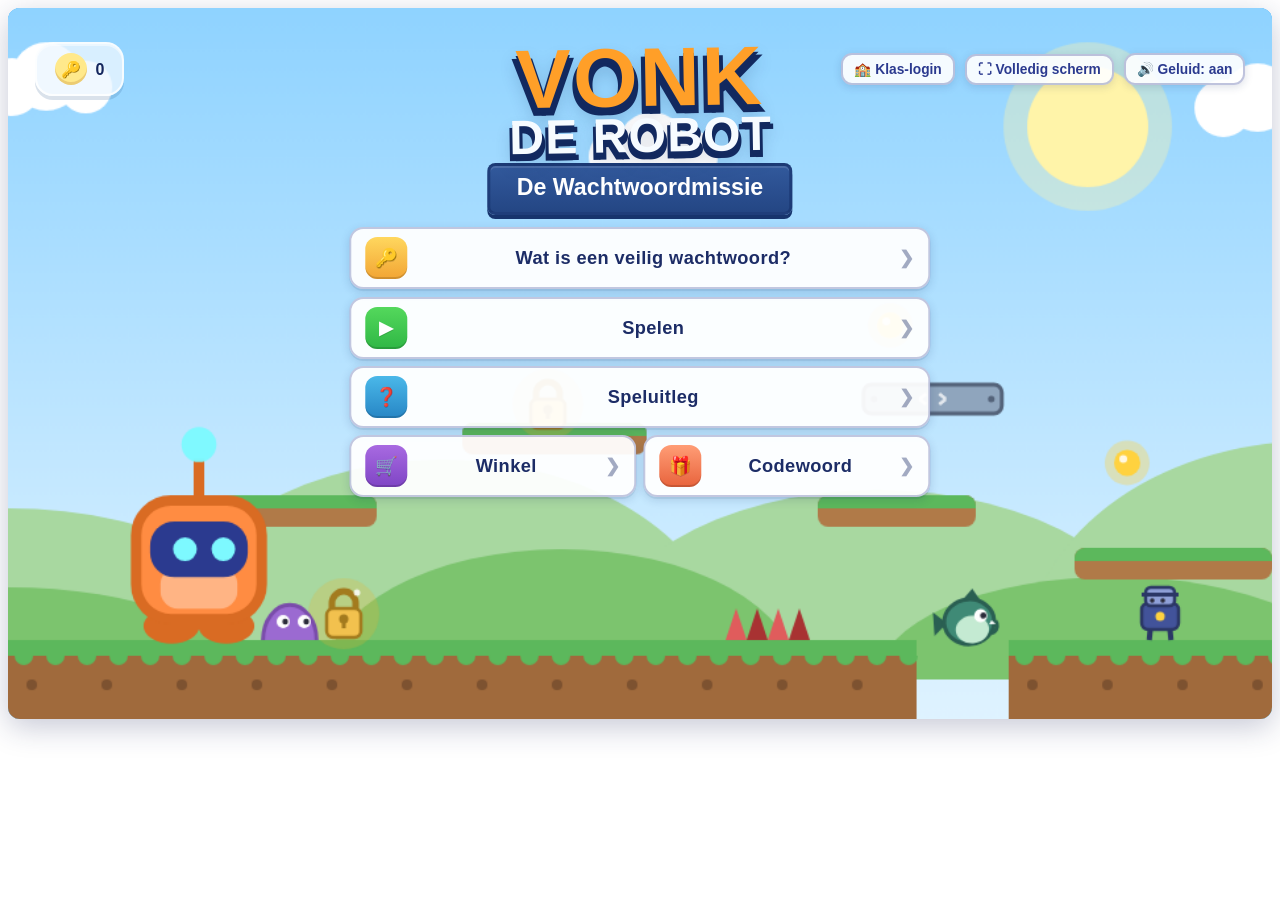
==== commit b7f547fb: "Add files via upload" ====
--- a/index.html
+++ b/index.html
@@ -4,7 +4,7 @@
   <meta charset="UTF-8">
   <meta name="viewport" content="width=device-width, initial-scale=1.0">
   <title>Vonk de Robot — De Wachtwoordmissie</title>
-  <link rel="stylesheet" href="css/stijl.css?v=codewoord-20260709a">
+  <link rel="stylesheet" href="css/stijl.css?v=fullscreen-20260710b">
 </head>
 <body>
 
@@ -28,6 +28,7 @@
     <div class="vg-spelknoppen vg-verborgen" id="vg-spelknoppen">
       <button id="vg-knop-pauze" title="Pauze (P)">&#10073;&#10073;</button>
       <button id="vg-knop-herstart" title="Opnieuw (R)">&#8635;</button>
+      <button id="vg-knop-fullscreen-spel" title="Volledig scherm (F)">&#9974;</button>
       <button id="vg-knop-geluid" title="Geluid aan/uit">&#128266;</button>
     </div>
 
@@ -44,9 +45,9 @@
             <b id="vg-menu-sleutels">0</b>
           </p>
           <div class="vg-menu-topbar-rechts">
-            <button class="vg-knop-geluid-menu vg-verborgen" id="vg-knop-leerkracht"
-                    title="Naar het leerkracht-dashboard">&#129489;&#8205;&#127979; Leerkracht</button>
             <button class="vg-knop-geluid-menu vg-verborgen" id="vg-knop-klas">&#127979; Klas-login</button>
+            <button class="vg-knop-geluid-menu" id="vg-knop-fullscreen"
+                    title="Volledig scherm (F)">&#9974; Volledig scherm</button>
             <button class="vg-knop-geluid-menu" id="vg-knop-geluid-menu">&#128266; Geluid: aan</button>
           </div>
         </div>
@@ -423,7 +424,7 @@
   <script src="js/accounts.js"></script>
   <script src="js/eindmissie.js"></script>
   <script src="js/opslag.js?v=klas-20260708b"></script>
-  <script src="js/online.js?v=klas-20260708b"></script>
+  <script src="js/online.js?v=fullscreen-20260710a"></script>
   <script src="js/geluid.js"></script>
   <script src="js/skins.js"></script>
   <script src="js/levels.js"></script>
@@ -445,6 +446,6 @@
   <script src="js/bouwer.js"></script>
   <script src="js/winkel.js?v=codewoord-20260709a"></script>
   <script src="js/schermen.js?v=codewoord-20260709a"></script>
-  <script src="js/game.js?v=codewoord-20260709a"></script>
+  <script src="js/game.js?v=fullscreen-20260710b"></script>
 </body>
 </html>
--- a/css/stijl.css
+++ b/css/stijl.css
@@ -25,6 +25,31 @@
   display: block;
   width: 100%;
   height: 100%;
+}
+
+/* Volledig scherm: we zetten de ROOT (<html>) op fullscreen. Die
+   ontkomt aan de browserregel die het fullscreen-element altijd naar
+   100% uitrekt, zodat we de game op 16:9 kunnen houden — zwarte
+   balken eromheen in plaats van vervorming. */
+html:fullscreen,
+html:-webkit-full-screen { background: #000; }
+
+html:fullscreen body,
+html:-webkit-full-screen body {
+  margin: 0;
+  min-height: 100vh;
+  display: flex;
+  align-items: center;
+  justify-content: center;
+}
+
+html:fullscreen .vg-container,
+html:-webkit-full-screen .vg-container {
+  /* Grootste 16:9-rechthoek die binnen het scherm past */
+  width: min(100vw, 177.78vh);
+  height: min(100vh, 56.25vw);
+  max-width: none;
+  border-radius: 0;
 }
 
 /* ----- Hulpklasse: verbergen ----- */
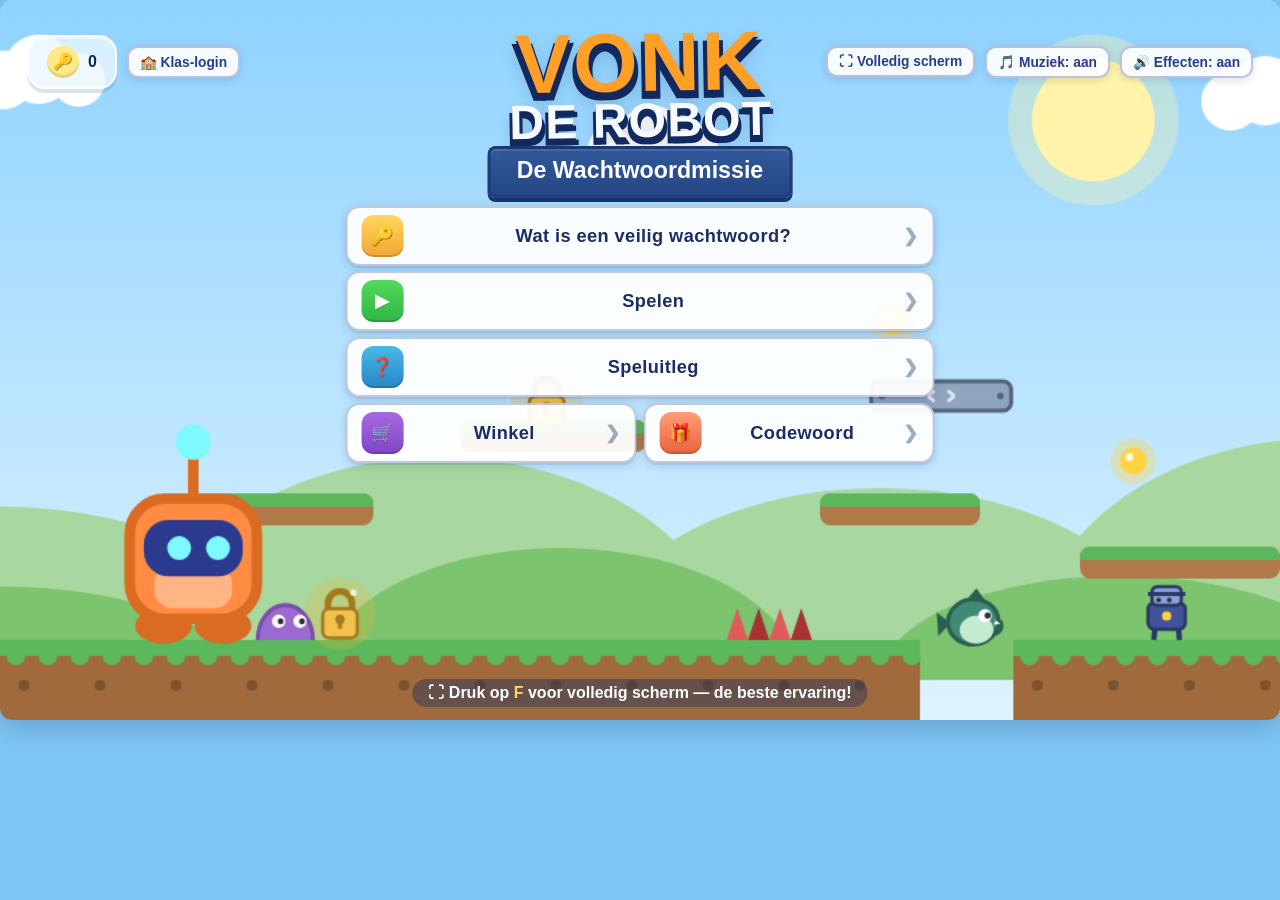
==== commit ad0b8eec: "Add files via upload" ====
--- a/index.html
+++ b/index.html
@@ -4,7 +4,13 @@
   <meta charset="UTF-8">
   <meta name="viewport" content="width=device-width, initial-scale=1.0">
   <title>Vonk de Robot — De Wachtwoordmissie</title>
-  <link rel="stylesheet" href="css/stijl.css?v=fullscreen-20260710b">
+  <style>
+    /* Alleen voor deze pagina (bijv. in een iframe): geen witruimte
+       rondom de game. Raakt "embedden via kopiëren" niet, want deze
+       <style> hoort bij index.html, niet bij de gedeelde stijl.css. */
+    html, body { margin: 0; padding: 0; background: #7ec8f5; }
+  </style>
+  <link rel="stylesheet" href="css/stijl.css?v=muziek-20260710d">
 </head>
 <body>
 
@@ -29,7 +35,8 @@
       <button id="vg-knop-pauze" title="Pauze (P)">&#10073;&#10073;</button>
       <button id="vg-knop-herstart" title="Opnieuw (R)">&#8635;</button>
       <button id="vg-knop-fullscreen-spel" title="Volledig scherm (F)">&#9974;</button>
-      <button id="vg-knop-geluid" title="Geluid aan/uit">&#128266;</button>
+      <button id="vg-knop-muziek" title="Muziek aan/uit">&#127925;</button>
+      <button id="vg-knop-geluid" title="Geluidseffecten aan/uit">&#128266;</button>
     </div>
 
     <!-- ===== HOOFDMENU ===== -->
@@ -40,15 +47,18 @@
         </div>
 
         <div class="vg-menu-topbar">
-          <p class="vg-menu-saldo">
-            <span class="vg-menu-stat-icoon">&#128273;</span>
-            <b id="vg-menu-sleutels">0</b>
-          </p>
+          <div class="vg-menu-topbar-links">
+            <p class="vg-menu-saldo">
+              <span class="vg-menu-stat-icoon">&#128273;</span>
+              <b id="vg-menu-sleutels">0</b>
+            </p>
+            <button class="vg-knop-geluid-menu vg-verborgen" id="vg-knop-klas">&#127979; Klas-login</button>
+          </div>
           <div class="vg-menu-topbar-rechts">
-            <button class="vg-knop-geluid-menu vg-verborgen" id="vg-knop-klas">&#127979; Klas-login</button>
             <button class="vg-knop-geluid-menu" id="vg-knop-fullscreen"
                     title="Volledig scherm (F)">&#9974; Volledig scherm</button>
-            <button class="vg-knop-geluid-menu" id="vg-knop-geluid-menu">&#128266; Geluid: aan</button>
+            <button class="vg-knop-geluid-menu" id="vg-knop-muziek-menu">&#127925; Muziek: aan</button>
+            <button class="vg-knop-geluid-menu" id="vg-knop-geluid-menu">&#128266; Effecten: aan</button>
           </div>
         </div>
 
@@ -90,6 +100,9 @@
             </div>
           </div>
         </div>
+
+        <!-- Subtiele tip: verdwijnt vanzelf zodra je in volledig scherm zit -->
+        <p class="vg-fs-hint">&#9974; Druk op <b>F</b> voor volledig scherm &mdash; de beste ervaring!</p>
       </div>
     </div>
 
@@ -423,9 +436,10 @@
   <script src="js/geheimen.js"></script>
   <script src="js/accounts.js"></script>
   <script src="js/eindmissie.js"></script>
-  <script src="js/opslag.js?v=klas-20260708b"></script>
+  <script src="js/opslag.js?v=muziek-20260710b"></script>
   <script src="js/online.js?v=fullscreen-20260710a"></script>
   <script src="js/geluid.js"></script>
+  <script src="js/muziek.js?v=muziek-20260710b"></script>
   <script src="js/skins.js"></script>
   <script src="js/levels.js"></script>
   <script src="js/levels-wereld2.js"></script>
@@ -446,6 +460,6 @@
   <script src="js/bouwer.js"></script>
   <script src="js/winkel.js?v=codewoord-20260709a"></script>
   <script src="js/schermen.js?v=codewoord-20260709a"></script>
-  <script src="js/game.js?v=fullscreen-20260710b"></script>
+  <script src="js/game.js?v=muziek-20260710b"></script>
 </body>
 </html>
--- a/css/stijl.css
+++ b/css/stijl.css
@@ -333,16 +333,40 @@
   pointer-events: auto;
 }
 
-/* Rechterkant van de topbar: klas-login + geluid naast elkaar */
+/* Linker- en rechterkant van de topbar (sleutels + leerlingnaam links,
+   volledig scherm / muziek / effecten rechts) */
+.vg-container .vg-menu-topbar-links,
 .vg-container .vg-menu-topbar-rechts {
   display: flex;
   align-items: center;
   gap: 10px;
 }
 
+/* Subtiele tip onderin het hoofdmenu: druk op F voor volledig scherm.
+   Verdwijnt vanzelf zodra je al in volledig scherm zit. */
+.vg-container .vg-fs-hint {
+  position: absolute;
+  left: 50%;
+  bottom: 1%;
+  transform: translateX(-50%);
+  z-index: 2;
+  margin: 0;
+  padding: 3px 16px;
+  font-size: clamp(0.58rem, 1.3vw, 0.8rem);
+  font-weight: bold;
+  color: #fff;
+  background: rgba(20, 44, 96, 0.42);
+  border-radius: 999px;
+  white-space: nowrap;
+  pointer-events: none;
+}
+.vg-container .vg-fs-hint b { color: #ffd75e; }
+
+html:fullscreen .vg-fs-hint { display: none; }
+
 .vg-container .vg-menu-inhoud {
   left: 50%;
-  top: 5%;
+  top: 4%;
   width: min(46%, 590px);
   transform: translateX(-50%);
   text-align: center;
@@ -379,7 +403,7 @@
 
 .vg-container .vg-paneel-menu .vg-ondertitel {
   display: inline-block;
-  margin: 8px 0 12px 0;
+  margin: 6px 0 8px 0;
   padding: 6px 26px 8px 26px;
   color: #fff;
   background: linear-gradient(180deg, #32599c, #244684);
@@ -400,7 +424,7 @@
   gap: 12px;
   width: 100%;
   margin: 0;
-  padding: 8px 14px;
+  padding: 7px 14px;
   font-size: clamp(0.88rem, 2vw, 1.14rem);
   text-transform: none;
   letter-spacing: 0.4px;
@@ -412,13 +436,13 @@
   transition: transform 0.08s, box-shadow 0.08s, border-color 0.08s;
 }
 
-.vg-container .vg-knop-groot { margin-bottom: 8px; }
+.vg-container .vg-knop-groot { margin-bottom: 5px; }
 
 /* De rij menuknoppen onder de grote knop */
 .vg-container .vg-menu-knoppen {
   display: flex;
   flex-direction: column;
-  gap: 7px;
+  gap: 6px;
 }
 
 /* Twee knoppen naast elkaar (Winkel + Codewoord) */
@@ -800,6 +824,9 @@
   border-color: rgba(43, 58, 143, 0.55);
   transform: translateY(-2px);
 }
+
+/* Een uitgeschakelde knop (bijv. muziek uit) in de spelbalk: gedimd */
+.vg-container .vg-spelknoppen button.vg-uit { opacity: 0.4; }
 
 /* ----- Levelkiezer ----- */
 .vg-container .vg-levels-uitleg {
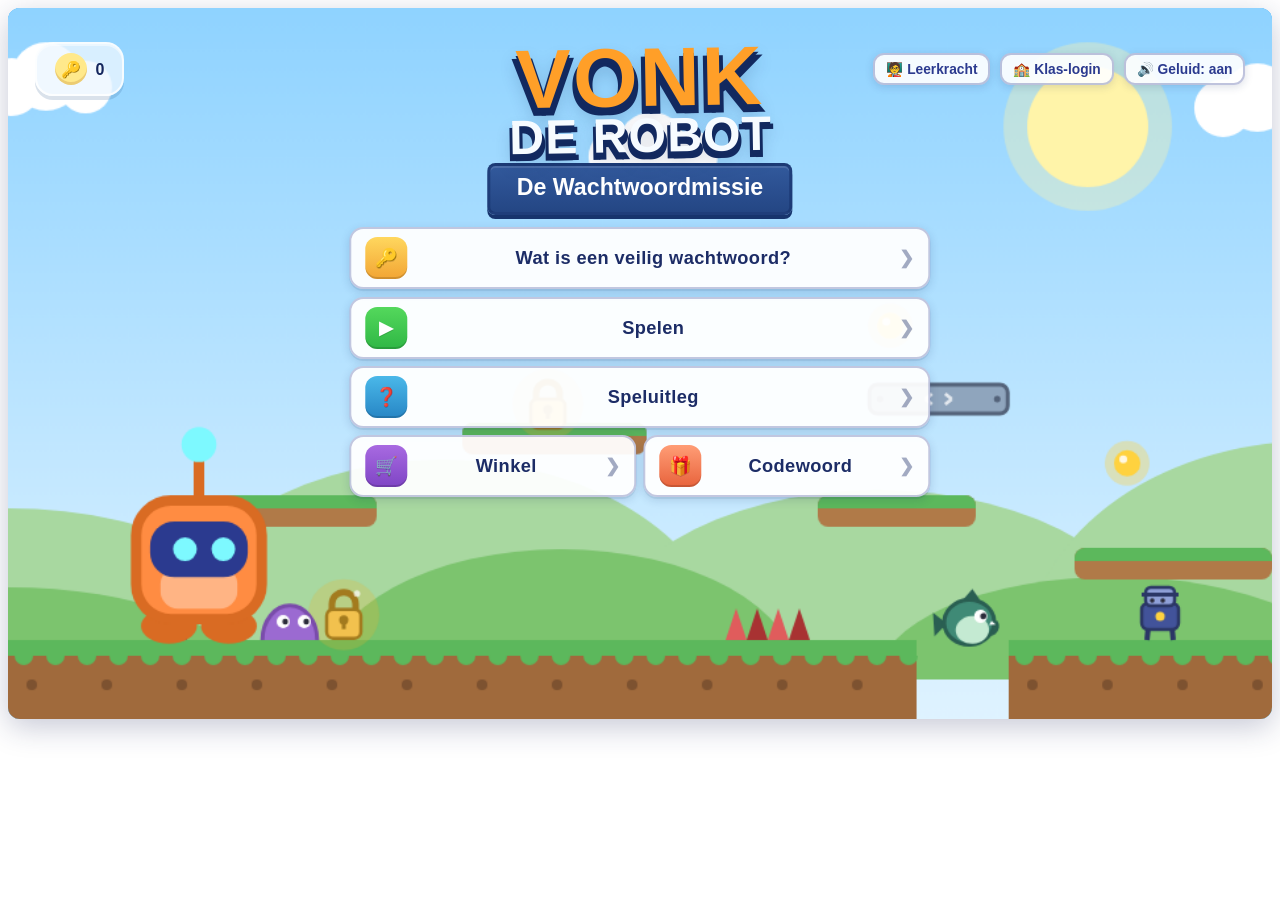
==== commit ee930299: "Add files via upload" ====
--- a/index.html
+++ b/index.html
@@ -4,13 +4,7 @@
   <meta charset="UTF-8">
   <meta name="viewport" content="width=device-width, initial-scale=1.0">
   <title>Vonk de Robot — De Wachtwoordmissie</title>
-  <style>
-    /* Alleen voor deze pagina (bijv. in een iframe): geen witruimte
-       rondom de game. Raakt "embedden via kopiëren" niet, want deze
-       <style> hoort bij index.html, niet bij de gedeelde stijl.css. */
-    html, body { margin: 0; padding: 0; background: #7ec8f5; }
-  </style>
-  <link rel="stylesheet" href="css/stijl.css?v=muziek-20260710d">
+  <link rel="stylesheet" href="css/stijl.css?v=codewoord-20260709a">
 </head>
 <body>
 
@@ -34,9 +28,7 @@
     <div class="vg-spelknoppen vg-verborgen" id="vg-spelknoppen">
       <button id="vg-knop-pauze" title="Pauze (P)">&#10073;&#10073;</button>
       <button id="vg-knop-herstart" title="Opnieuw (R)">&#8635;</button>
-      <button id="vg-knop-fullscreen-spel" title="Volledig scherm (F)">&#9974;</button>
-      <button id="vg-knop-muziek" title="Muziek aan/uit">&#127925;</button>
-      <button id="vg-knop-geluid" title="Geluidseffecten aan/uit">&#128266;</button>
+      <button id="vg-knop-geluid" title="Geluid aan/uit">&#128266;</button>
     </div>
 
     <!-- ===== HOOFDMENU ===== -->
@@ -47,18 +39,15 @@
         </div>
 
         <div class="vg-menu-topbar">
-          <div class="vg-menu-topbar-links">
-            <p class="vg-menu-saldo">
-              <span class="vg-menu-stat-icoon">&#128273;</span>
-              <b id="vg-menu-sleutels">0</b>
-            </p>
+          <p class="vg-menu-saldo">
+            <span class="vg-menu-stat-icoon">&#128273;</span>
+            <b id="vg-menu-sleutels">0</b>
+          </p>
+          <div class="vg-menu-topbar-rechts">
+            <button class="vg-knop-geluid-menu vg-verborgen" id="vg-knop-leerkracht"
+                    title="Naar het leerkracht-dashboard">&#129489;&#8205;&#127979; Leerkracht</button>
             <button class="vg-knop-geluid-menu vg-verborgen" id="vg-knop-klas">&#127979; Klas-login</button>
-          </div>
-          <div class="vg-menu-topbar-rechts">
-            <button class="vg-knop-geluid-menu" id="vg-knop-fullscreen"
-                    title="Volledig scherm (F)">&#9974; Volledig scherm</button>
-            <button class="vg-knop-geluid-menu" id="vg-knop-muziek-menu">&#127925; Muziek: aan</button>
-            <button class="vg-knop-geluid-menu" id="vg-knop-geluid-menu">&#128266; Effecten: aan</button>
+            <button class="vg-knop-geluid-menu" id="vg-knop-geluid-menu">&#128266; Geluid: aan</button>
           </div>
         </div>
 
@@ -100,9 +89,6 @@
             </div>
           </div>
         </div>
-
-        <!-- Subtiele tip: verdwijnt vanzelf zodra je in volledig scherm zit -->
-        <p class="vg-fs-hint">&#9974; Druk op <b>F</b> voor volledig scherm &mdash; de beste ervaring!</p>
       </div>
     </div>
 
@@ -436,10 +422,9 @@
   <script src="js/geheimen.js"></script>
   <script src="js/accounts.js"></script>
   <script src="js/eindmissie.js"></script>
-  <script src="js/opslag.js?v=muziek-20260710b"></script>
-  <script src="js/online.js?v=fullscreen-20260710a"></script>
+  <script src="js/opslag.js?v=klas-20260708b"></script>
+  <script src="js/online.js?v=klas-20260708b"></script>
   <script src="js/geluid.js"></script>
-  <script src="js/muziek.js?v=muziek-20260710b"></script>
   <script src="js/skins.js"></script>
   <script src="js/levels.js"></script>
   <script src="js/levels-wereld2.js"></script>
@@ -460,6 +445,6 @@
   <script src="js/bouwer.js"></script>
   <script src="js/winkel.js?v=codewoord-20260709a"></script>
   <script src="js/schermen.js?v=codewoord-20260709a"></script>
-  <script src="js/game.js?v=muziek-20260710b"></script>
+  <script src="js/game.js?v=codewoord-20260709a"></script>
 </body>
 </html>
--- a/css/stijl.css
+++ b/css/stijl.css
@@ -25,31 +25,6 @@
   display: block;
   width: 100%;
   height: 100%;
-}
-
-/* Volledig scherm: we zetten de ROOT (<html>) op fullscreen. Die
-   ontkomt aan de browserregel die het fullscreen-element altijd naar
-   100% uitrekt, zodat we de game op 16:9 kunnen houden — zwarte
-   balken eromheen in plaats van vervorming. */
-html:fullscreen,
-html:-webkit-full-screen { background: #000; }
-
-html:fullscreen body,
-html:-webkit-full-screen body {
-  margin: 0;
-  min-height: 100vh;
-  display: flex;
-  align-items: center;
-  justify-content: center;
-}
-
-html:fullscreen .vg-container,
-html:-webkit-full-screen .vg-container {
-  /* Grootste 16:9-rechthoek die binnen het scherm past */
-  width: min(100vw, 177.78vh);
-  height: min(100vh, 56.25vw);
-  max-width: none;
-  border-radius: 0;
 }
 
 /* ----- Hulpklasse: verbergen ----- */
@@ -333,40 +308,16 @@
   pointer-events: auto;
 }
 
-/* Linker- en rechterkant van de topbar (sleutels + leerlingnaam links,
-   volledig scherm / muziek / effecten rechts) */
-.vg-container .vg-menu-topbar-links,
+/* Rechterkant van de topbar: klas-login + geluid naast elkaar */
 .vg-container .vg-menu-topbar-rechts {
   display: flex;
   align-items: center;
   gap: 10px;
 }
 
-/* Subtiele tip onderin het hoofdmenu: druk op F voor volledig scherm.
-   Verdwijnt vanzelf zodra je al in volledig scherm zit. */
-.vg-container .vg-fs-hint {
-  position: absolute;
-  left: 50%;
-  bottom: 1%;
-  transform: translateX(-50%);
-  z-index: 2;
-  margin: 0;
-  padding: 3px 16px;
-  font-size: clamp(0.58rem, 1.3vw, 0.8rem);
-  font-weight: bold;
-  color: #fff;
-  background: rgba(20, 44, 96, 0.42);
-  border-radius: 999px;
-  white-space: nowrap;
-  pointer-events: none;
-}
-.vg-container .vg-fs-hint b { color: #ffd75e; }
-
-html:fullscreen .vg-fs-hint { display: none; }
-
 .vg-container .vg-menu-inhoud {
   left: 50%;
-  top: 4%;
+  top: 5%;
   width: min(46%, 590px);
   transform: translateX(-50%);
   text-align: center;
@@ -403,7 +354,7 @@
 
 .vg-container .vg-paneel-menu .vg-ondertitel {
   display: inline-block;
-  margin: 6px 0 8px 0;
+  margin: 8px 0 12px 0;
   padding: 6px 26px 8px 26px;
   color: #fff;
   background: linear-gradient(180deg, #32599c, #244684);
@@ -424,7 +375,7 @@
   gap: 12px;
   width: 100%;
   margin: 0;
-  padding: 7px 14px;
+  padding: 8px 14px;
   font-size: clamp(0.88rem, 2vw, 1.14rem);
   text-transform: none;
   letter-spacing: 0.4px;
@@ -436,13 +387,13 @@
   transition: transform 0.08s, box-shadow 0.08s, border-color 0.08s;
 }
 
-.vg-container .vg-knop-groot { margin-bottom: 5px; }
+.vg-container .vg-knop-groot { margin-bottom: 8px; }
 
 /* De rij menuknoppen onder de grote knop */
 .vg-container .vg-menu-knoppen {
   display: flex;
   flex-direction: column;
-  gap: 6px;
+  gap: 7px;
 }
 
 /* Twee knoppen naast elkaar (Winkel + Codewoord) */
@@ -824,9 +775,6 @@
   border-color: rgba(43, 58, 143, 0.55);
   transform: translateY(-2px);
 }
-
-/* Een uitgeschakelde knop (bijv. muziek uit) in de spelbalk: gedimd */
-.vg-container .vg-spelknoppen button.vg-uit { opacity: 0.4; }
 
 /* ----- Levelkiezer ----- */
 .vg-container .vg-levels-uitleg {
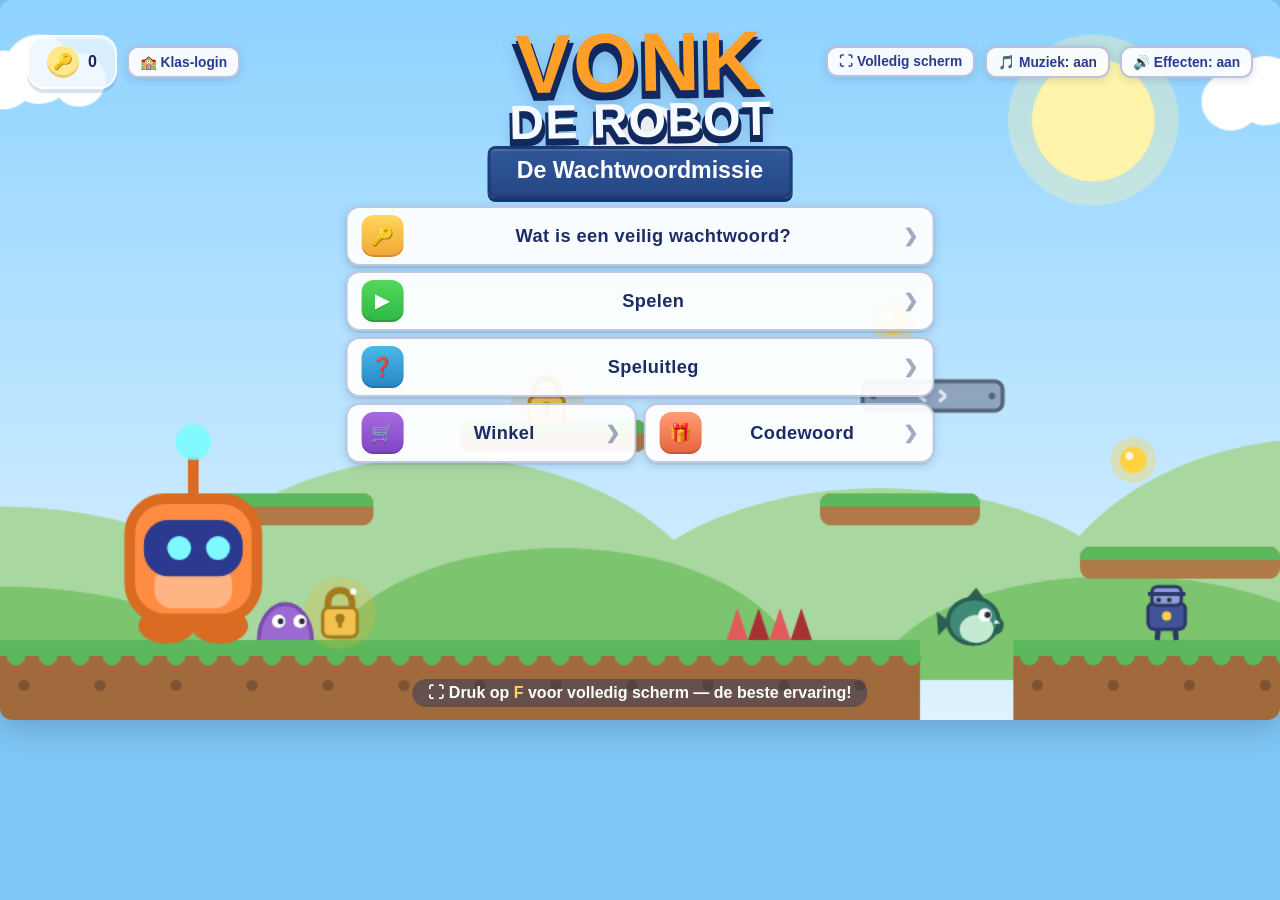
==== commit 6c38bc06: "Add files via upload" ====
--- a/index.html
+++ b/index.html
@@ -4,7 +4,13 @@
   <meta charset="UTF-8">
   <meta name="viewport" content="width=device-width, initial-scale=1.0">
   <title>Vonk de Robot — De Wachtwoordmissie</title>
-  <link rel="stylesheet" href="css/stijl.css?v=codewoord-20260709a">
+  <style>
+    /* Alleen voor deze pagina (bijv. in een iframe): geen witruimte
+       rondom de game. Raakt "embedden via kopiëren" niet, want deze
+       <style> hoort bij index.html, niet bij de gedeelde stijl.css. */
+    html, body { margin: 0; padding: 0; background: #7ec8f5; }
+  </style>
+  <link rel="stylesheet" href="css/stijl.css?v=muziek-20260710d">
 </head>
 <body>
 
@@ -28,7 +34,9 @@
     <div class="vg-spelknoppen vg-verborgen" id="vg-spelknoppen">
       <button id="vg-knop-pauze" title="Pauze (P)">&#10073;&#10073;</button>
       <button id="vg-knop-herstart" title="Opnieuw (R)">&#8635;</button>
-      <button id="vg-knop-geluid" title="Geluid aan/uit">&#128266;</button>
+      <button id="vg-knop-fullscreen-spel" title="Volledig scherm (F)">&#9974;</button>
+      <button id="vg-knop-muziek" title="Muziek aan/uit">&#127925;</button>
+      <button id="vg-knop-geluid" title="Geluidseffecten aan/uit">&#128266;</button>
     </div>
 
     <!-- ===== HOOFDMENU ===== -->
@@ -39,15 +47,18 @@
         </div>
 
         <div class="vg-menu-topbar">
-          <p class="vg-menu-saldo">
-            <span class="vg-menu-stat-icoon">&#128273;</span>
-            <b id="vg-menu-sleutels">0</b>
-          </p>
+          <div class="vg-menu-topbar-links">
+            <p class="vg-menu-saldo">
+              <span class="vg-menu-stat-icoon">&#128273;</span>
+              <b id="vg-menu-sleutels">0</b>
+            </p>
+            <button class="vg-knop-geluid-menu vg-verborgen" id="vg-knop-klas">&#127979; Klas-login</button>
+          </div>
           <div class="vg-menu-topbar-rechts">
-            <button class="vg-knop-geluid-menu vg-verborgen" id="vg-knop-leerkracht"
-                    title="Naar het leerkracht-dashboard">&#129489;&#8205;&#127979; Leerkracht</button>
-            <button class="vg-knop-geluid-menu vg-verborgen" id="vg-knop-klas">&#127979; Klas-login</button>
-            <button class="vg-knop-geluid-menu" id="vg-knop-geluid-menu">&#128266; Geluid: aan</button>
+            <button class="vg-knop-geluid-menu" id="vg-knop-fullscreen"
+                    title="Volledig scherm (F)">&#9974; Volledig scherm</button>
+            <button class="vg-knop-geluid-menu" id="vg-knop-muziek-menu">&#127925; Muziek: aan</button>
+            <button class="vg-knop-geluid-menu" id="vg-knop-geluid-menu">&#128266; Effecten: aan</button>
           </div>
         </div>
 
@@ -89,6 +100,9 @@
             </div>
           </div>
         </div>
+
+        <!-- Subtiele tip: verdwijnt vanzelf zodra je in volledig scherm zit -->
+        <p class="vg-fs-hint">&#9974; Druk op <b>F</b> voor volledig scherm &mdash; de beste ervaring!</p>
       </div>
     </div>
 
@@ -422,9 +436,10 @@
   <script src="js/geheimen.js"></script>
   <script src="js/accounts.js"></script>
   <script src="js/eindmissie.js"></script>
-  <script src="js/opslag.js?v=klas-20260708b"></script>
-  <script src="js/online.js?v=klas-20260708b"></script>
+  <script src="js/opslag.js?v=muziek-20260710b"></script>
+  <script src="js/online.js?v=fullscreen-20260710a"></script>
   <script src="js/geluid.js"></script>
+  <script src="js/muziek.js?v=muziek-20260710b"></script>
   <script src="js/skins.js"></script>
   <script src="js/levels.js"></script>
   <script src="js/levels-wereld2.js"></script>
@@ -445,6 +460,6 @@
   <script src="js/bouwer.js"></script>
   <script src="js/winkel.js?v=codewoord-20260709a"></script>
   <script src="js/schermen.js?v=codewoord-20260709a"></script>
-  <script src="js/game.js?v=codewoord-20260709a"></script>
+  <script src="js/game.js?v=muziek-20260710b"></script>
 </body>
 </html>
--- a/css/stijl.css
+++ b/css/stijl.css
@@ -9,7 +9,8 @@
 .vg-container {
   position: relative;
   width: 100%;
-  max-width: 1280px;
+  /* Iframe-vulling: was 1280px. Zet terug op 1280px om dit terug te draaien. */
+  max-width: none;
   aspect-ratio: 16 / 9;
   margin: 0 auto;
   overflow: hidden;
@@ -25,6 +26,31 @@
   display: block;
   width: 100%;
   height: 100%;
+}
+
+/* Volledig scherm: we zetten de ROOT (<html>) op fullscreen. Die
+   ontkomt aan de browserregel die het fullscreen-element altijd naar
+   100% uitrekt, zodat we de game op 16:9 kunnen houden — zwarte
+   balken eromheen in plaats van vervorming. */
+html:fullscreen,
+html:-webkit-full-screen { background: #000; }
+
+html:fullscreen body,
+html:-webkit-full-screen body {
+  margin: 0;
+  min-height: 100vh;
+  display: flex;
+  align-items: center;
+  justify-content: center;
+}
+
+html:fullscreen .vg-container,
+html:-webkit-full-screen .vg-container {
+  /* Grootste 16:9-rechthoek die binnen het scherm past */
+  width: min(100vw, 177.78vh);
+  height: min(100vh, 56.25vw);
+  max-width: none;
+  border-radius: 0;
 }
 
 /* ----- Hulpklasse: verbergen ----- */
@@ -308,16 +334,40 @@
   pointer-events: auto;
 }
 
-/* Rechterkant van de topbar: klas-login + geluid naast elkaar */
+/* Linker- en rechterkant van de topbar (sleutels + leerlingnaam links,
+   volledig scherm / muziek / effecten rechts) */
+.vg-container .vg-menu-topbar-links,
 .vg-container .vg-menu-topbar-rechts {
   display: flex;
   align-items: center;
   gap: 10px;
 }
 
+/* Subtiele tip onderin het hoofdmenu: druk op F voor volledig scherm.
+   Verdwijnt vanzelf zodra je al in volledig scherm zit. */
+.vg-container .vg-fs-hint {
+  position: absolute;
+  left: 50%;
+  bottom: 1%;
+  transform: translateX(-50%);
+  z-index: 2;
+  margin: 0;
+  padding: 3px 16px;
+  font-size: clamp(0.58rem, 1.3vw, 0.8rem);
+  font-weight: bold;
+  color: #fff;
+  background: rgba(20, 44, 96, 0.42);
+  border-radius: 999px;
+  white-space: nowrap;
+  pointer-events: none;
+}
+.vg-container .vg-fs-hint b { color: #ffd75e; }
+
+html:fullscreen .vg-fs-hint { display: none; }
+
 .vg-container .vg-menu-inhoud {
   left: 50%;
-  top: 5%;
+  top: 4%;
   width: min(46%, 590px);
   transform: translateX(-50%);
   text-align: center;
@@ -354,7 +404,7 @@
 
 .vg-container .vg-paneel-menu .vg-ondertitel {
   display: inline-block;
-  margin: 8px 0 12px 0;
+  margin: 6px 0 8px 0;
   padding: 6px 26px 8px 26px;
   color: #fff;
   background: linear-gradient(180deg, #32599c, #244684);
@@ -375,7 +425,7 @@
   gap: 12px;
   width: 100%;
   margin: 0;
-  padding: 8px 14px;
+  padding: 7px 14px;
   font-size: clamp(0.88rem, 2vw, 1.14rem);
   text-transform: none;
   letter-spacing: 0.4px;
@@ -387,13 +437,13 @@
   transition: transform 0.08s, box-shadow 0.08s, border-color 0.08s;
 }
 
-.vg-container .vg-knop-groot { margin-bottom: 8px; }
+.vg-container .vg-knop-groot { margin-bottom: 5px; }
 
 /* De rij menuknoppen onder de grote knop */
 .vg-container .vg-menu-knoppen {
   display: flex;
   flex-direction: column;
-  gap: 7px;
+  gap: 6px;
 }
 
 /* Twee knoppen naast elkaar (Winkel + Codewoord) */
@@ -775,6 +825,9 @@
   border-color: rgba(43, 58, 143, 0.55);
   transform: translateY(-2px);
 }
+
+/* Een uitgeschakelde knop (bijv. muziek uit) in de spelbalk: gedimd */
+.vg-container .vg-spelknoppen button.vg-uit { opacity: 0.4; }
 
 /* ----- Levelkiezer ----- */
 .vg-container .vg-levels-uitleg {
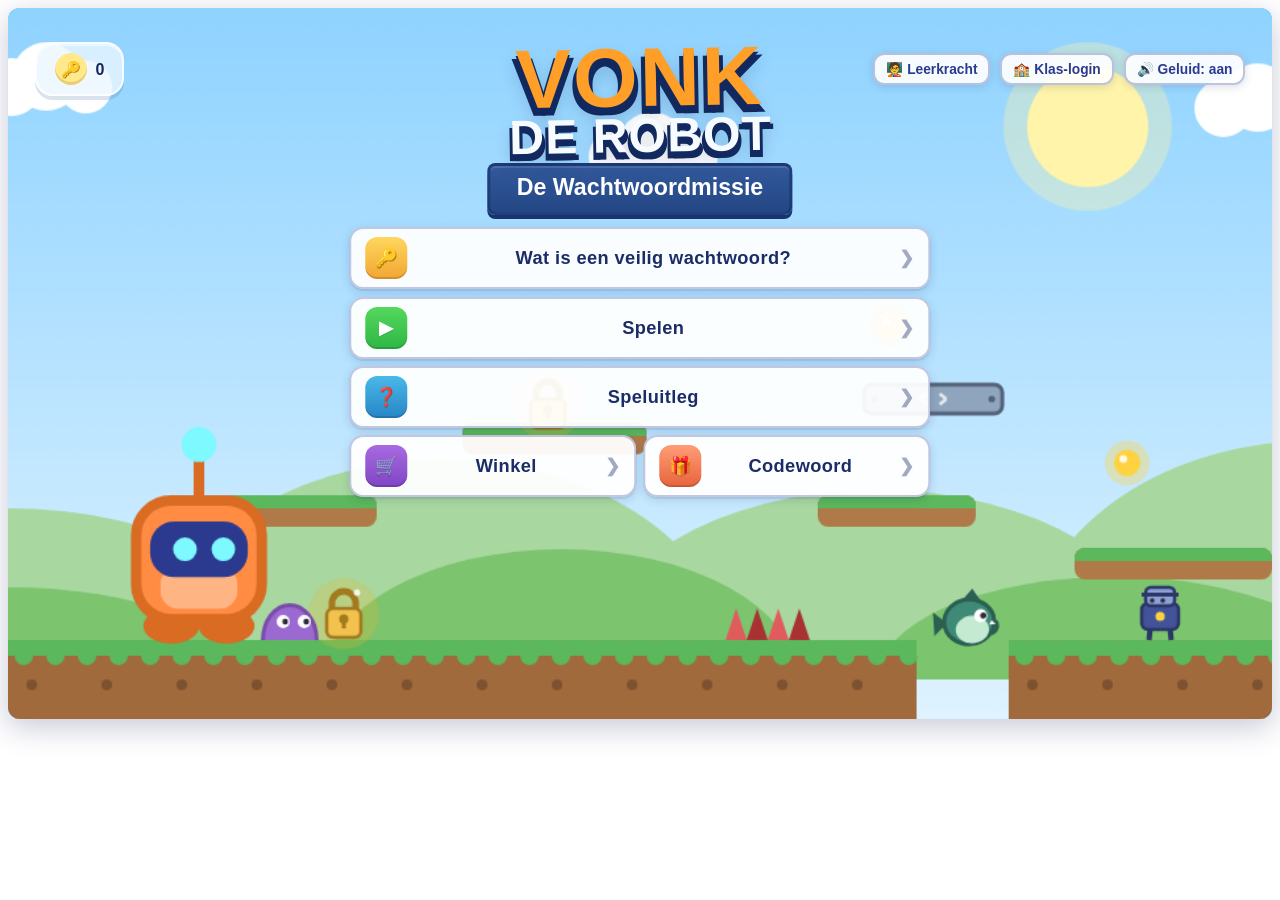
==== commit c7258896: "Add files via upload" ====
--- a/index.html
+++ b/index.html
@@ -4,13 +4,7 @@
   <meta charset="UTF-8">
   <meta name="viewport" content="width=device-width, initial-scale=1.0">
   <title>Vonk de Robot — De Wachtwoordmissie</title>
-  <style>
-    /* Alleen voor deze pagina (bijv. in een iframe): geen witruimte
-       rondom de game. Raakt "embedden via kopiëren" niet, want deze
-       <style> hoort bij index.html, niet bij de gedeelde stijl.css. */
-    html, body { margin: 0; padding: 0; background: #7ec8f5; }
-  </style>
-  <link rel="stylesheet" href="css/stijl.css?v=muziek-20260710d">
+  <link rel="stylesheet" href="css/stijl.css?v=codewoord-20260709a">
 </head>
 <body>
 
@@ -34,9 +28,7 @@
     <div class="vg-spelknoppen vg-verborgen" id="vg-spelknoppen">
       <button id="vg-knop-pauze" title="Pauze (P)">&#10073;&#10073;</button>
       <button id="vg-knop-herstart" title="Opnieuw (R)">&#8635;</button>
-      <button id="vg-knop-fullscreen-spel" title="Volledig scherm (F)">&#9974;</button>
-      <button id="vg-knop-muziek" title="Muziek aan/uit">&#127925;</button>
-      <button id="vg-knop-geluid" title="Geluidseffecten aan/uit">&#128266;</button>
+      <button id="vg-knop-geluid" title="Geluid aan/uit">&#128266;</button>
     </div>
 
     <!-- ===== HOOFDMENU ===== -->
@@ -47,18 +39,15 @@
         </div>
 
         <div class="vg-menu-topbar">
-          <div class="vg-menu-topbar-links">
-            <p class="vg-menu-saldo">
-              <span class="vg-menu-stat-icoon">&#128273;</span>
-              <b id="vg-menu-sleutels">0</b>
-            </p>
+          <p class="vg-menu-saldo">
+            <span class="vg-menu-stat-icoon">&#128273;</span>
+            <b id="vg-menu-sleutels">0</b>
+          </p>
+          <div class="vg-menu-topbar-rechts">
+            <button class="vg-knop-geluid-menu vg-verborgen" id="vg-knop-leerkracht"
+                    title="Naar het leerkracht-dashboard">&#129489;&#8205;&#127979; Leerkracht</button>
             <button class="vg-knop-geluid-menu vg-verborgen" id="vg-knop-klas">&#127979; Klas-login</button>
-          </div>
-          <div class="vg-menu-topbar-rechts">
-            <button class="vg-knop-geluid-menu" id="vg-knop-fullscreen"
-                    title="Volledig scherm (F)">&#9974; Volledig scherm</button>
-            <button class="vg-knop-geluid-menu" id="vg-knop-muziek-menu">&#127925; Muziek: aan</button>
-            <button class="vg-knop-geluid-menu" id="vg-knop-geluid-menu">&#128266; Effecten: aan</button>
+            <button class="vg-knop-geluid-menu" id="vg-knop-geluid-menu">&#128266; Geluid: aan</button>
           </div>
         </div>
 
@@ -100,9 +89,6 @@
             </div>
           </div>
         </div>
-
-        <!-- Subtiele tip: verdwijnt vanzelf zodra je in volledig scherm zit -->
-        <p class="vg-fs-hint">&#9974; Druk op <b>F</b> voor volledig scherm &mdash; de beste ervaring!</p>
       </div>
     </div>
 
@@ -436,10 +422,9 @@
   <script src="js/geheimen.js"></script>
   <script src="js/accounts.js"></script>
   <script src="js/eindmissie.js"></script>
-  <script src="js/opslag.js?v=muziek-20260710b"></script>
-  <script src="js/online.js?v=fullscreen-20260710a"></script>
+  <script src="js/opslag.js?v=klas-20260708b"></script>
+  <script src="js/online.js?v=klas-20260708b"></script>
   <script src="js/geluid.js"></script>
-  <script src="js/muziek.js?v=muziek-20260710b"></script>
   <script src="js/skins.js"></script>
   <script src="js/levels.js"></script>
   <script src="js/levels-wereld2.js"></script>
@@ -460,6 +445,6 @@
   <script src="js/bouwer.js"></script>
   <script src="js/winkel.js?v=codewoord-20260709a"></script>
   <script src="js/schermen.js?v=codewoord-20260709a"></script>
-  <script src="js/game.js?v=muziek-20260710b"></script>
+  <script src="js/game.js?v=codewoord-20260709a"></script>
 </body>
 </html>
--- a/css/stijl.css
+++ b/css/stijl.css
@@ -9,8 +9,7 @@
 .vg-container {
   position: relative;
   width: 100%;
-  /* Iframe-vulling: was 1280px. Zet terug op 1280px om dit terug te draaien. */
-  max-width: none;
+  max-width: 1280px;
   aspect-ratio: 16 / 9;
   margin: 0 auto;
   overflow: hidden;
@@ -26,31 +25,6 @@
   display: block;
   width: 100%;
   height: 100%;
-}
-
-/* Volledig scherm: we zetten de ROOT (<html>) op fullscreen. Die
-   ontkomt aan de browserregel die het fullscreen-element altijd naar
-   100% uitrekt, zodat we de game op 16:9 kunnen houden — zwarte
-   balken eromheen in plaats van vervorming. */
-html:fullscreen,
-html:-webkit-full-screen { background: #000; }
-
-html:fullscreen body,
-html:-webkit-full-screen body {
-  margin: 0;
-  min-height: 100vh;
-  display: flex;
-  align-items: center;
-  justify-content: center;
-}
-
-html:fullscreen .vg-container,
-html:-webkit-full-screen .vg-container {
-  /* Grootste 16:9-rechthoek die binnen het scherm past */
-  width: min(100vw, 177.78vh);
-  height: min(100vh, 56.25vw);
-  max-width: none;
-  border-radius: 0;
 }
 
 /* ----- Hulpklasse: verbergen ----- */
@@ -334,40 +308,16 @@
   pointer-events: auto;
 }
 
-/* Linker- en rechterkant van de topbar (sleutels + leerlingnaam links,
-   volledig scherm / muziek / effecten rechts) */
-.vg-container .vg-menu-topbar-links,
+/* Rechterkant van de topbar: klas-login + geluid naast elkaar */
 .vg-container .vg-menu-topbar-rechts {
   display: flex;
   align-items: center;
   gap: 10px;
 }
 
-/* Subtiele tip onderin het hoofdmenu: druk op F voor volledig scherm.
-   Verdwijnt vanzelf zodra je al in volledig scherm zit. */
-.vg-container .vg-fs-hint {
-  position: absolute;
-  left: 50%;
-  bottom: 1%;
-  transform: translateX(-50%);
-  z-index: 2;
-  margin: 0;
-  padding: 3px 16px;
-  font-size: clamp(0.58rem, 1.3vw, 0.8rem);
-  font-weight: bold;
-  color: #fff;
-  background: rgba(20, 44, 96, 0.42);
-  border-radius: 999px;
-  white-space: nowrap;
-  pointer-events: none;
-}
-.vg-container .vg-fs-hint b { color: #ffd75e; }
-
-html:fullscreen .vg-fs-hint { display: none; }
-
 .vg-container .vg-menu-inhoud {
   left: 50%;
-  top: 4%;
+  top: 5%;
   width: min(46%, 590px);
   transform: translateX(-50%);
   text-align: center;
@@ -404,7 +354,7 @@
 
 .vg-container .vg-paneel-menu .vg-ondertitel {
   display: inline-block;
-  margin: 6px 0 8px 0;
+  margin: 8px 0 12px 0;
   padding: 6px 26px 8px 26px;
   color: #fff;
   background: linear-gradient(180deg, #32599c, #244684);
@@ -425,7 +375,7 @@
   gap: 12px;
   width: 100%;
   margin: 0;
-  padding: 7px 14px;
+  padding: 8px 14px;
   font-size: clamp(0.88rem, 2vw, 1.14rem);
   text-transform: none;
   letter-spacing: 0.4px;
@@ -437,13 +387,13 @@
   transition: transform 0.08s, box-shadow 0.08s, border-color 0.08s;
 }
 
-.vg-container .vg-knop-groot { margin-bottom: 5px; }
+.vg-container .vg-knop-groot { margin-bottom: 8px; }
 
 /* De rij menuknoppen onder de grote knop */
 .vg-container .vg-menu-knoppen {
   display: flex;
   flex-direction: column;
-  gap: 6px;
+  gap: 7px;
 }
 
 /* Twee knoppen naast elkaar (Winkel + Codewoord) */
@@ -825,9 +775,6 @@
   border-color: rgba(43, 58, 143, 0.55);
   transform: translateY(-2px);
 }
-
-/* Een uitgeschakelde knop (bijv. muziek uit) in de spelbalk: gedimd */
-.vg-container .vg-spelknoppen button.vg-uit { opacity: 0.4; }
 
 /* ----- Levelkiezer ----- */
 .vg-container .vg-levels-uitleg {
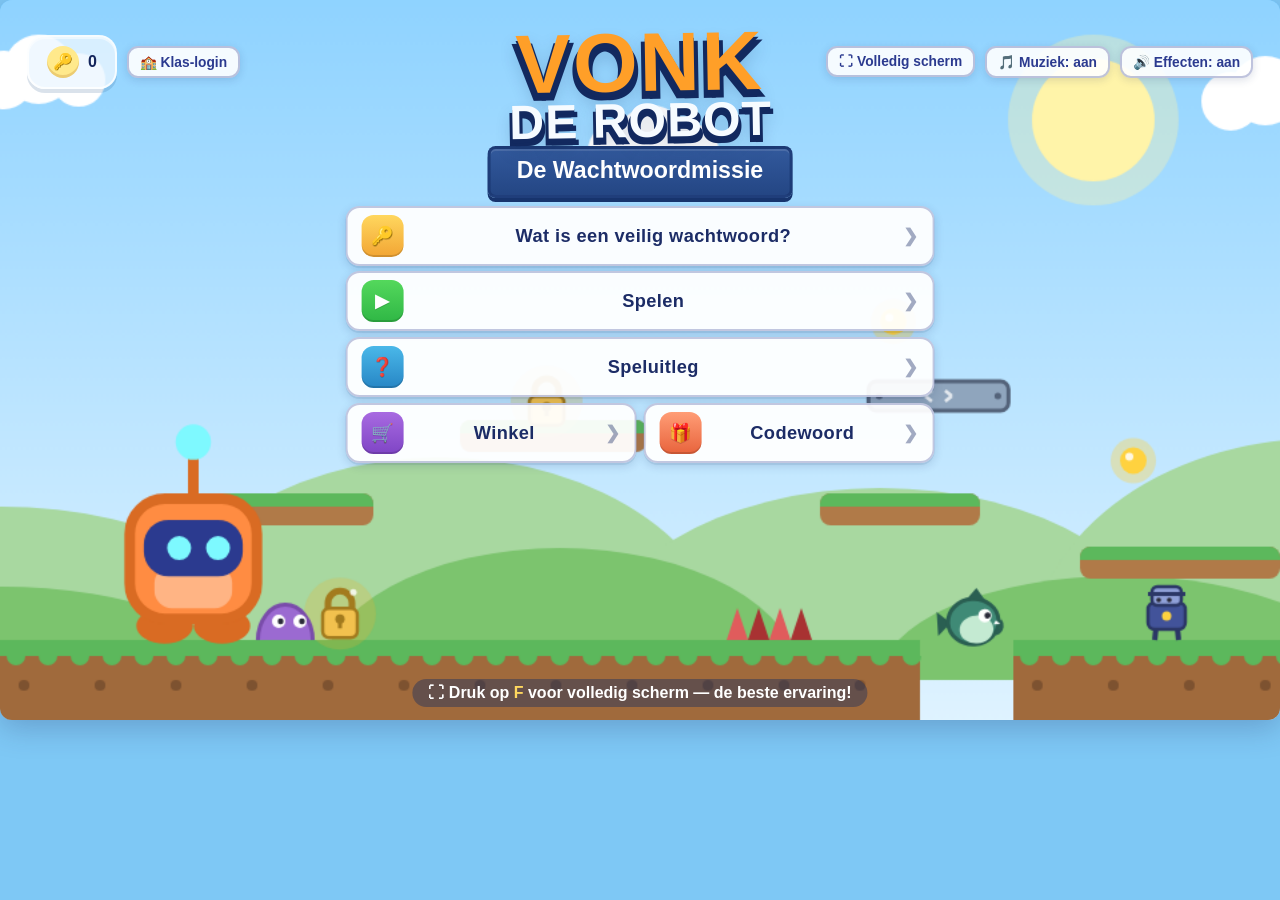
==== commit 8c26b3e6: "Add files via upload" ====
--- a/index.html
+++ b/index.html
@@ -4,7 +4,13 @@
   <meta charset="UTF-8">
   <meta name="viewport" content="width=device-width, initial-scale=1.0">
   <title>Vonk de Robot — De Wachtwoordmissie</title>
-  <link rel="stylesheet" href="css/stijl.css?v=codewoord-20260709a">
+  <style>
+    /* Alleen voor deze pagina (bijv. in een iframe): geen witruimte
+       rondom de game. Raakt "embedden via kopiëren" niet, want deze
+       <style> hoort bij index.html, niet bij de gedeelde stijl.css. */
+    html, body { margin: 0; padding: 0; background: #7ec8f5; }
+  </style>
+  <link rel="stylesheet" href="css/stijl.css?v=muziek-20260710d">
 </head>
 <body>
 
@@ -28,7 +34,9 @@
     <div class="vg-spelknoppen vg-verborgen" id="vg-spelknoppen">
       <button id="vg-knop-pauze" title="Pauze (P)">&#10073;&#10073;</button>
       <button id="vg-knop-herstart" title="Opnieuw (R)">&#8635;</button>
-      <button id="vg-knop-geluid" title="Geluid aan/uit">&#128266;</button>
+      <button id="vg-knop-fullscreen-spel" title="Volledig scherm (F)">&#9974;</button>
+      <button id="vg-knop-muziek" title="Muziek aan/uit">&#127925;</button>
+      <button id="vg-knop-geluid" title="Geluidseffecten aan/uit">&#128266;</button>
     </div>
 
     <!-- ===== HOOFDMENU ===== -->
@@ -39,15 +47,18 @@
         </div>
 
         <div class="vg-menu-topbar">
-          <p class="vg-menu-saldo">
-            <span class="vg-menu-stat-icoon">&#128273;</span>
-            <b id="vg-menu-sleutels">0</b>
-          </p>
+          <div class="vg-menu-topbar-links">
+            <p class="vg-menu-saldo">
+              <span class="vg-menu-stat-icoon">&#128273;</span>
+              <b id="vg-menu-sleutels">0</b>
+            </p>
+            <button class="vg-knop-geluid-menu vg-verborgen" id="vg-knop-klas">&#127979; Klas-login</button>
+          </div>
           <div class="vg-menu-topbar-rechts">
-            <button class="vg-knop-geluid-menu vg-verborgen" id="vg-knop-leerkracht"
-                    title="Naar het leerkracht-dashboard">&#129489;&#8205;&#127979; Leerkracht</button>
-            <button class="vg-knop-geluid-menu vg-verborgen" id="vg-knop-klas">&#127979; Klas-login</button>
-            <button class="vg-knop-geluid-menu" id="vg-knop-geluid-menu">&#128266; Geluid: aan</button>
+            <button class="vg-knop-geluid-menu" id="vg-knop-fullscreen"
+                    title="Volledig scherm (F)">&#9974; Volledig scherm</button>
+            <button class="vg-knop-geluid-menu" id="vg-knop-muziek-menu">&#127925; Muziek: aan</button>
+            <button class="vg-knop-geluid-menu" id="vg-knop-geluid-menu">&#128266; Effecten: aan</button>
           </div>
         </div>
 
@@ -89,6 +100,9 @@
             </div>
           </div>
         </div>
+
+        <!-- Subtiele tip: verdwijnt vanzelf zodra je in volledig scherm zit -->
+        <p class="vg-fs-hint">&#9974; Druk op <b>F</b> voor volledig scherm &mdash; de beste ervaring!</p>
       </div>
     </div>
 
@@ -422,9 +436,10 @@
   <script src="js/geheimen.js"></script>
   <script src="js/accounts.js"></script>
   <script src="js/eindmissie.js"></script>
-  <script src="js/opslag.js?v=klas-20260708b"></script>
-  <script src="js/online.js?v=klas-20260708b"></script>
+  <script src="js/opslag.js?v=muziek-20260710b"></script>
+  <script src="js/online.js?v=fullscreen-20260710a"></script>
   <script src="js/geluid.js"></script>
+  <script src="js/muziek.js?v=muziek-20260710b"></script>
   <script src="js/skins.js"></script>
   <script src="js/levels.js"></script>
   <script src="js/levels-wereld2.js"></script>
@@ -445,6 +460,6 @@
   <script src="js/bouwer.js"></script>
   <script src="js/winkel.js?v=codewoord-20260709a"></script>
   <script src="js/schermen.js?v=codewoord-20260709a"></script>
-  <script src="js/game.js?v=codewoord-20260709a"></script>
+  <script src="js/game.js?v=muziek-20260710b"></script>
 </body>
 </html>
--- a/css/stijl.css
+++ b/css/stijl.css
@@ -9,7 +9,8 @@
 .vg-container {
   position: relative;
   width: 100%;
-  max-width: 1280px;
+  /* Iframe-vulling: was 1280px. Zet terug op 1280px om dit terug te draaien. */
+  max-width: none;
   aspect-ratio: 16 / 9;
   margin: 0 auto;
   overflow: hidden;
@@ -25,6 +26,31 @@
   display: block;
   width: 100%;
   height: 100%;
+}
+
+/* Volledig scherm: we zetten de ROOT (<html>) op fullscreen. Die
+   ontkomt aan de browserregel die het fullscreen-element altijd naar
+   100% uitrekt, zodat we de game op 16:9 kunnen houden — zwarte
+   balken eromheen in plaats van vervorming. */
+html:fullscreen,
+html:-webkit-full-screen { background: #000; }
+
+html:fullscreen body,
+html:-webkit-full-screen body {
+  margin: 0;
+  min-height: 100vh;
+  display: flex;
+  align-items: center;
+  justify-content: center;
+}
+
+html:fullscreen .vg-container,
+html:-webkit-full-screen .vg-container {
+  /* Grootste 16:9-rechthoek die binnen het scherm past */
+  width: min(100vw, 177.78vh);
+  height: min(100vh, 56.25vw);
+  max-width: none;
+  border-radius: 0;
 }
 
 /* ----- Hulpklasse: verbergen ----- */
@@ -308,16 +334,40 @@
   pointer-events: auto;
 }
 
-/* Rechterkant van de topbar: klas-login + geluid naast elkaar */
+/* Linker- en rechterkant van de topbar (sleutels + leerlingnaam links,
+   volledig scherm / muziek / effecten rechts) */
+.vg-container .vg-menu-topbar-links,
 .vg-container .vg-menu-topbar-rechts {
   display: flex;
   align-items: center;
   gap: 10px;
 }
 
+/* Subtiele tip onderin het hoofdmenu: druk op F voor volledig scherm.
+   Verdwijnt vanzelf zodra je al in volledig scherm zit. */
+.vg-container .vg-fs-hint {
+  position: absolute;
+  left: 50%;
+  bottom: 1%;
+  transform: translateX(-50%);
+  z-index: 2;
+  margin: 0;
+  padding: 3px 16px;
+  font-size: clamp(0.58rem, 1.3vw, 0.8rem);
+  font-weight: bold;
+  color: #fff;
+  background: rgba(20, 44, 96, 0.42);
+  border-radius: 999px;
+  white-space: nowrap;
+  pointer-events: none;
+}
+.vg-container .vg-fs-hint b { color: #ffd75e; }
+
+html:fullscreen .vg-fs-hint { display: none; }
+
 .vg-container .vg-menu-inhoud {
   left: 50%;
-  top: 5%;
+  top: 4%;
   width: min(46%, 590px);
   transform: translateX(-50%);
   text-align: center;
@@ -354,7 +404,7 @@
 
 .vg-container .vg-paneel-menu .vg-ondertitel {
   display: inline-block;
-  margin: 8px 0 12px 0;
+  margin: 6px 0 8px 0;
   padding: 6px 26px 8px 26px;
   color: #fff;
   background: linear-gradient(180deg, #32599c, #244684);
@@ -375,7 +425,7 @@
   gap: 12px;
   width: 100%;
   margin: 0;
-  padding: 8px 14px;
+  padding: 7px 14px;
   font-size: clamp(0.88rem, 2vw, 1.14rem);
   text-transform: none;
   letter-spacing: 0.4px;
@@ -387,13 +437,13 @@
   transition: transform 0.08s, box-shadow 0.08s, border-color 0.08s;
 }
 
-.vg-container .vg-knop-groot { margin-bottom: 8px; }
+.vg-container .vg-knop-groot { margin-bottom: 5px; }
 
 /* De rij menuknoppen onder de grote knop */
 .vg-container .vg-menu-knoppen {
   display: flex;
   flex-direction: column;
-  gap: 7px;
+  gap: 6px;
 }
 
 /* Twee knoppen naast elkaar (Winkel + Codewoord) */
@@ -775,6 +825,9 @@
   border-color: rgba(43, 58, 143, 0.55);
   transform: translateY(-2px);
 }
+
+/* Een uitgeschakelde knop (bijv. muziek uit) in de spelbalk: gedimd */
+.vg-container .vg-spelknoppen button.vg-uit { opacity: 0.4; }
 
 /* ----- Levelkiezer ----- */
 .vg-container .vg-levels-uitleg {
